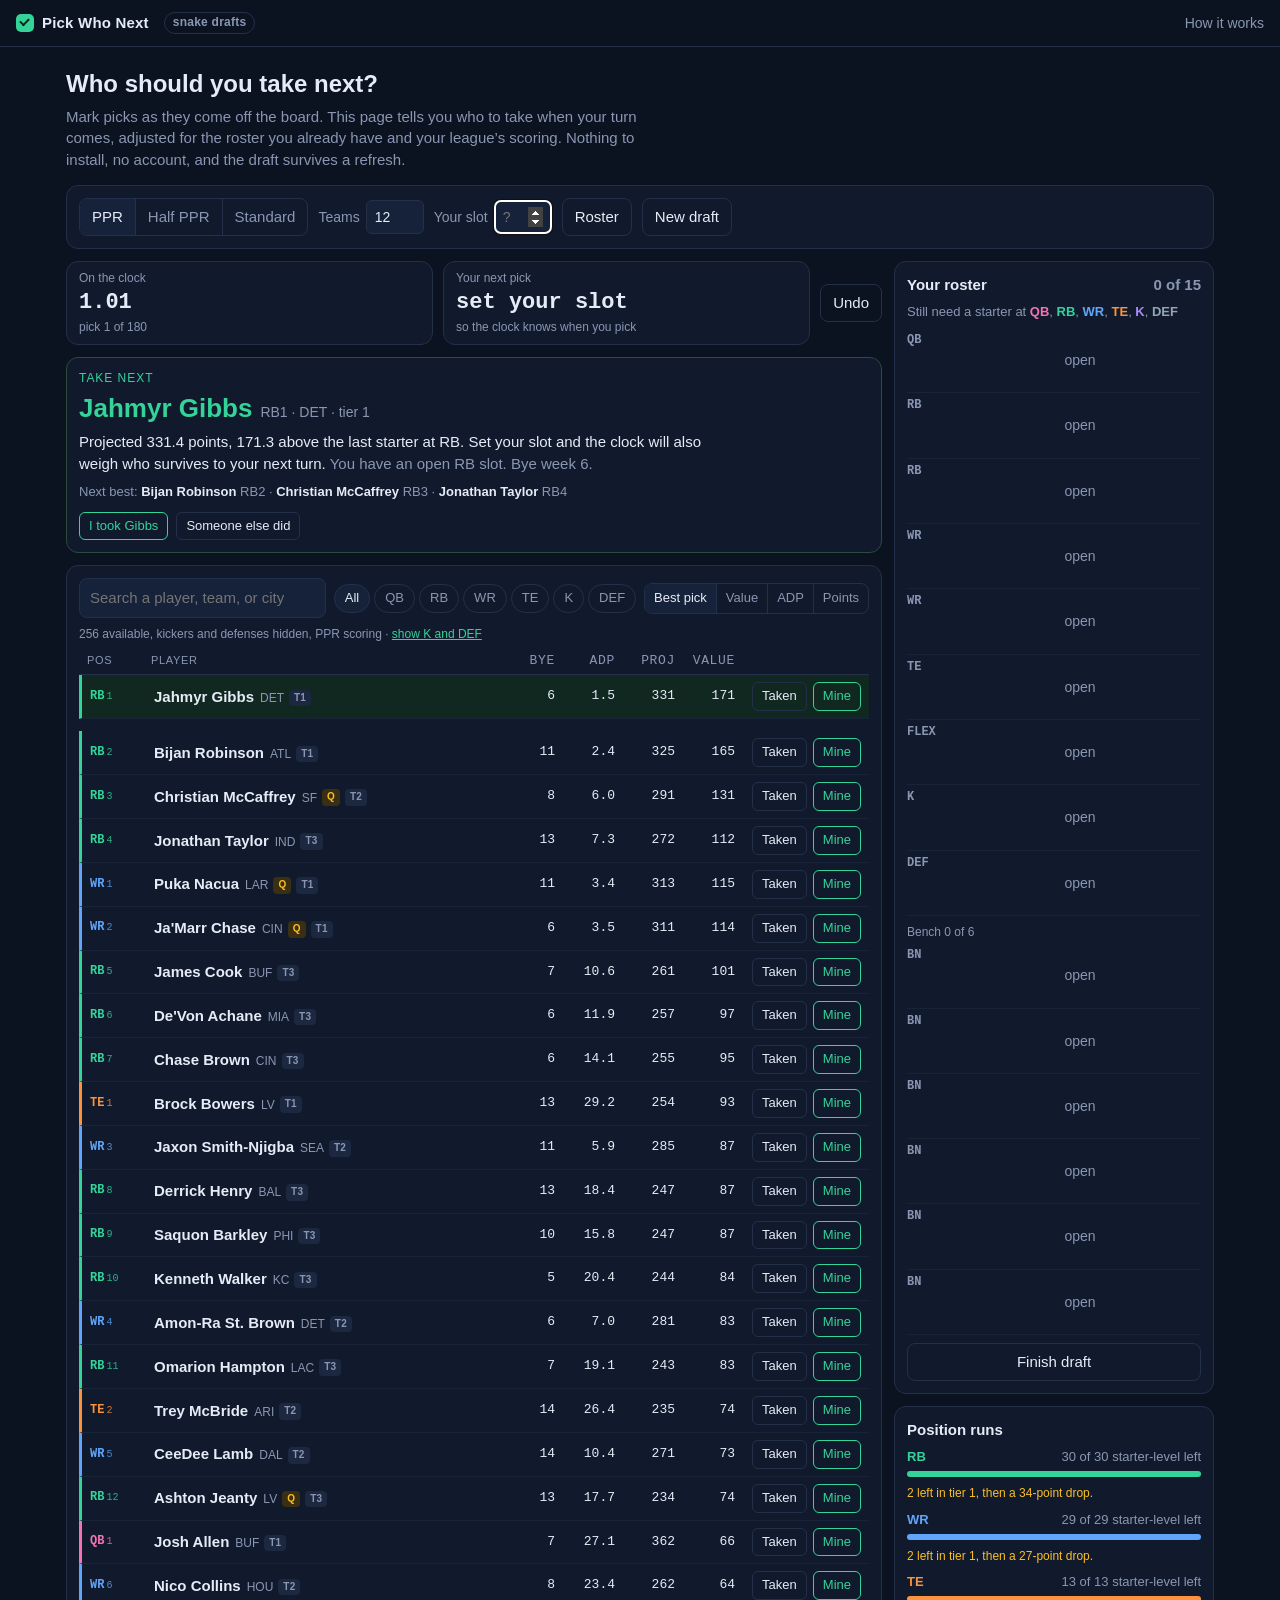
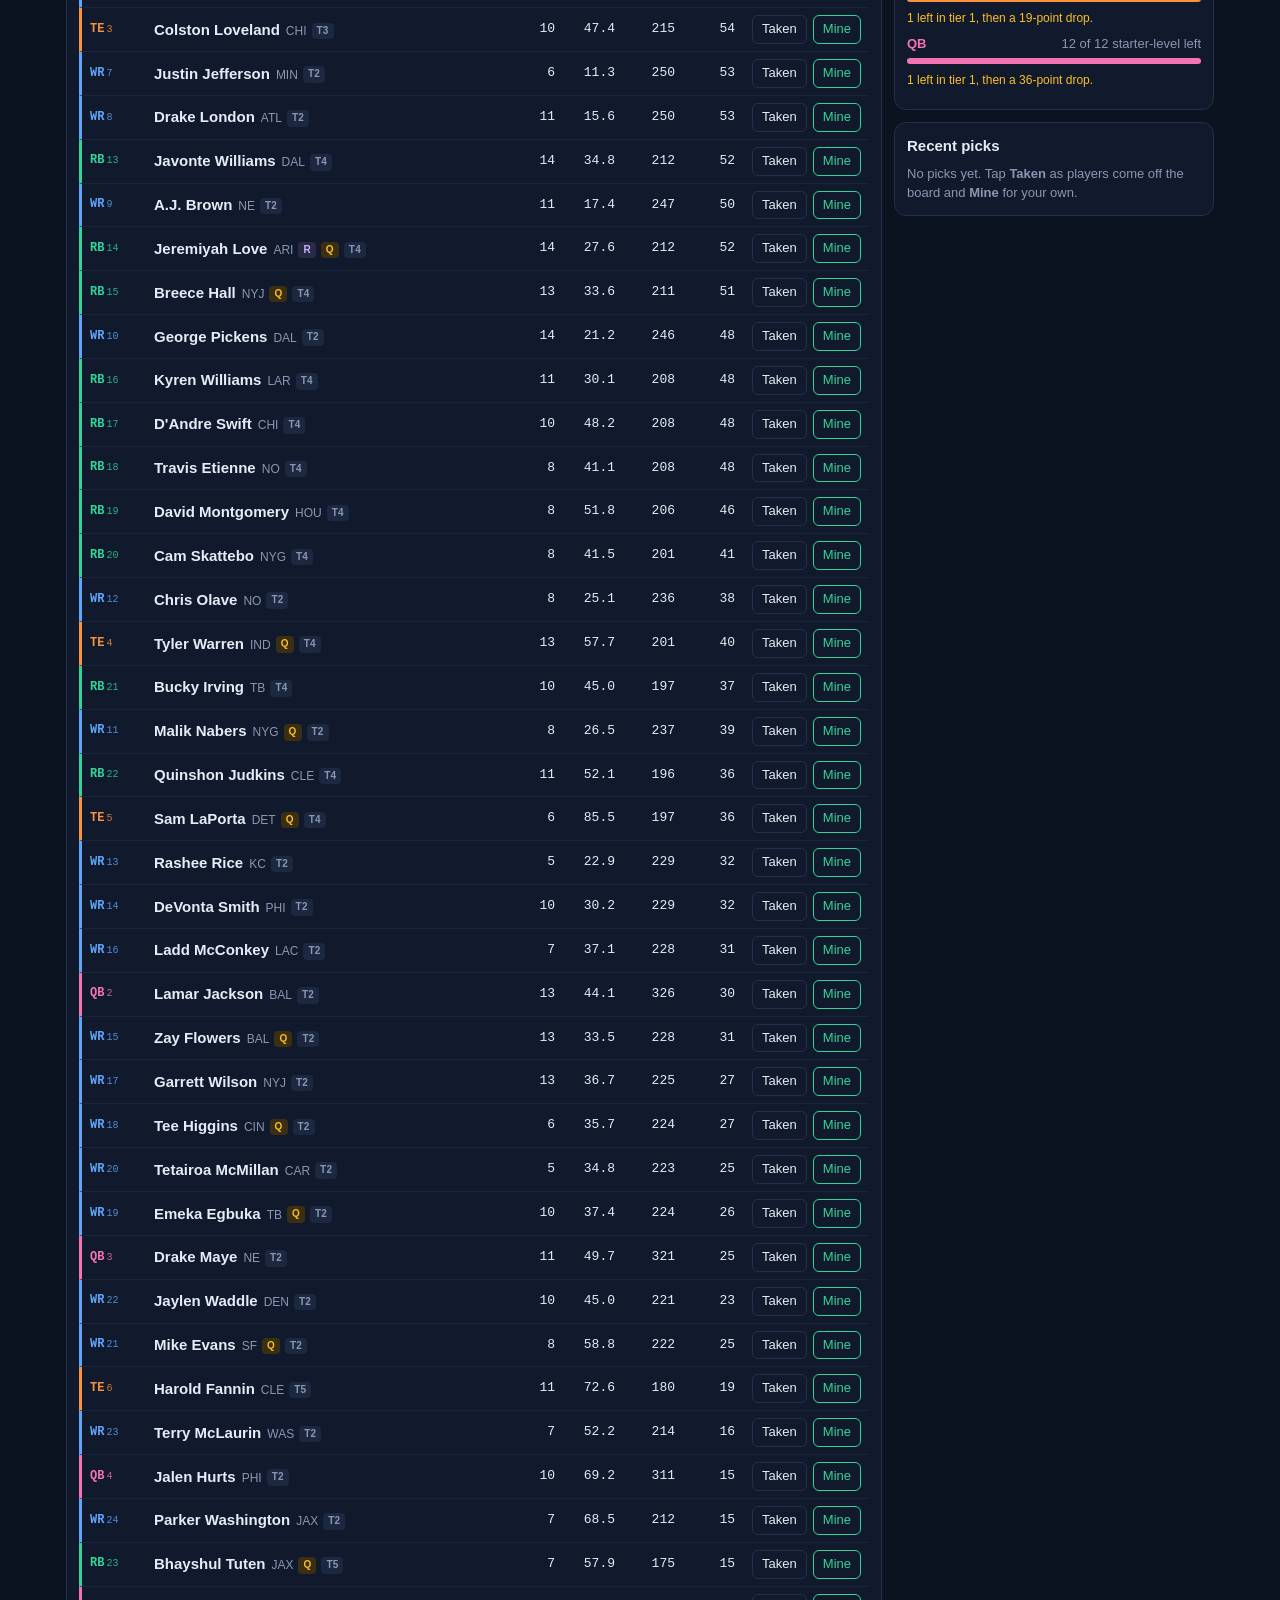
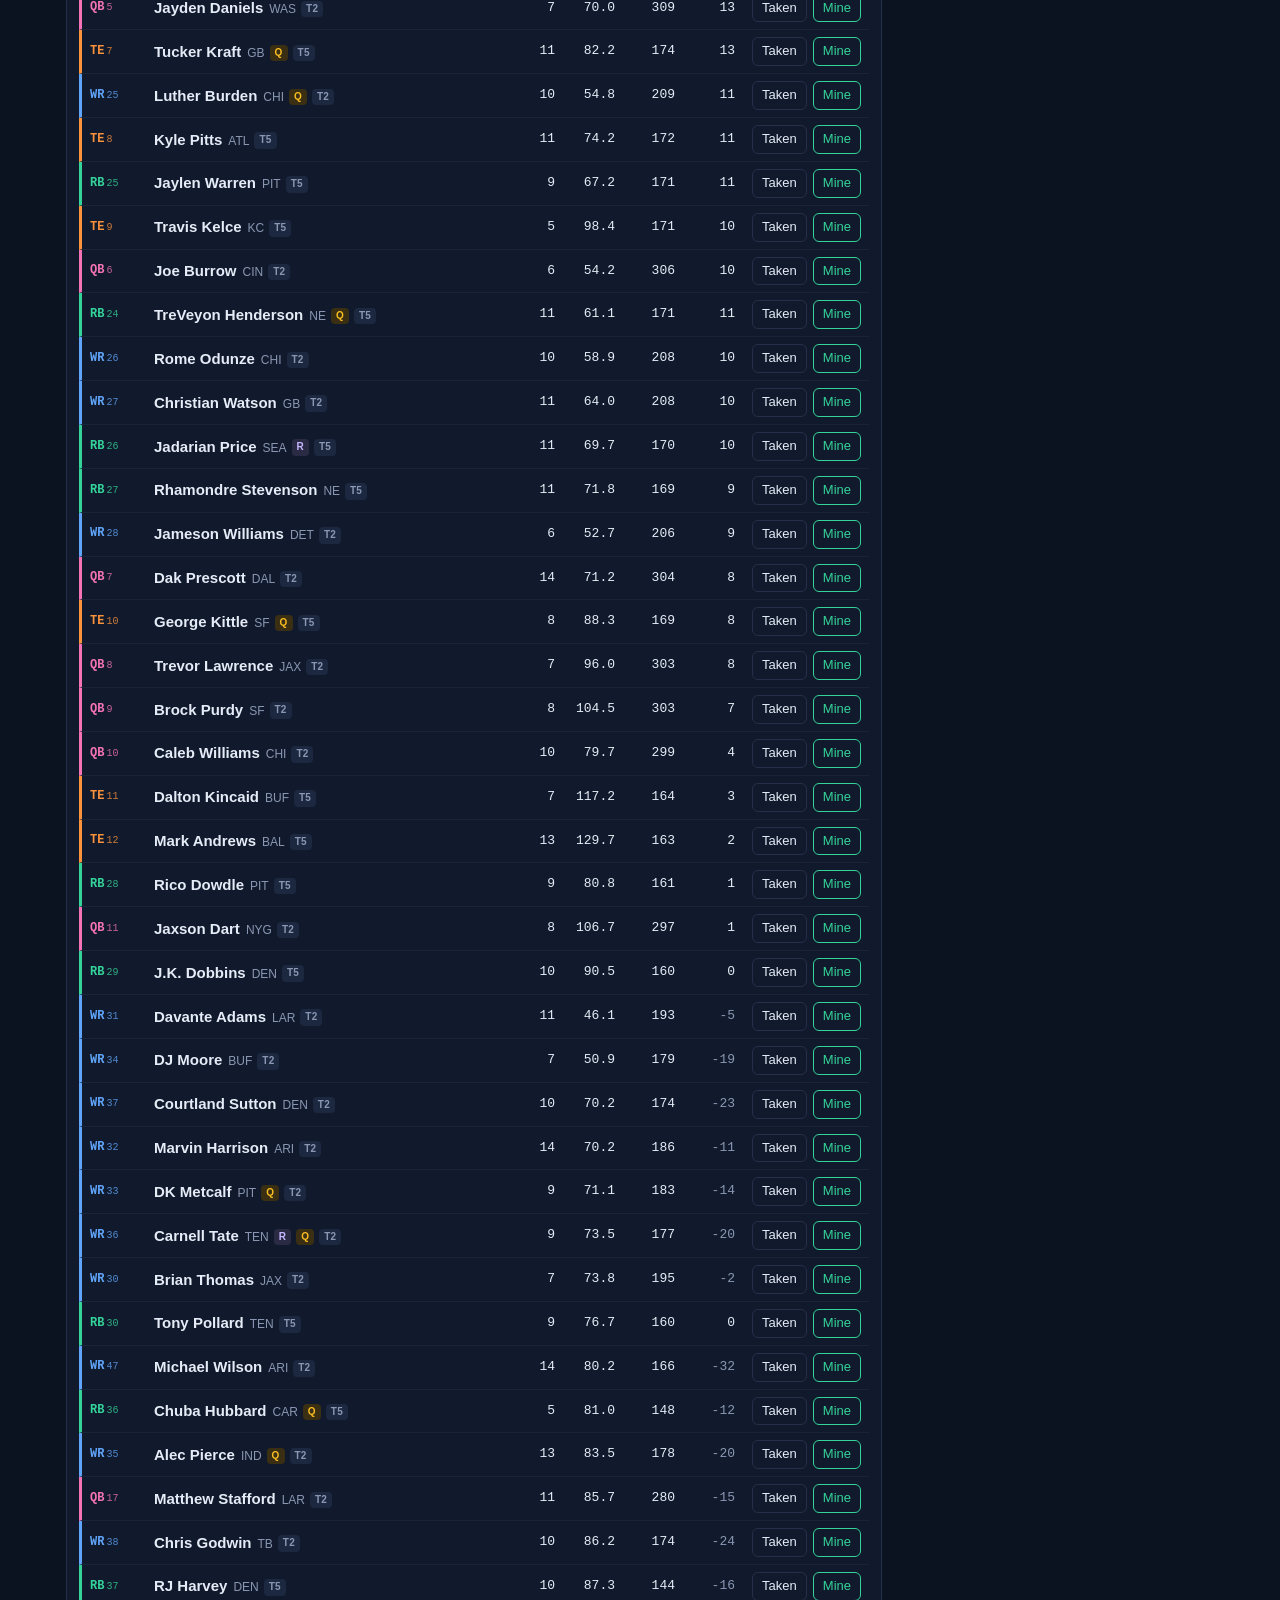
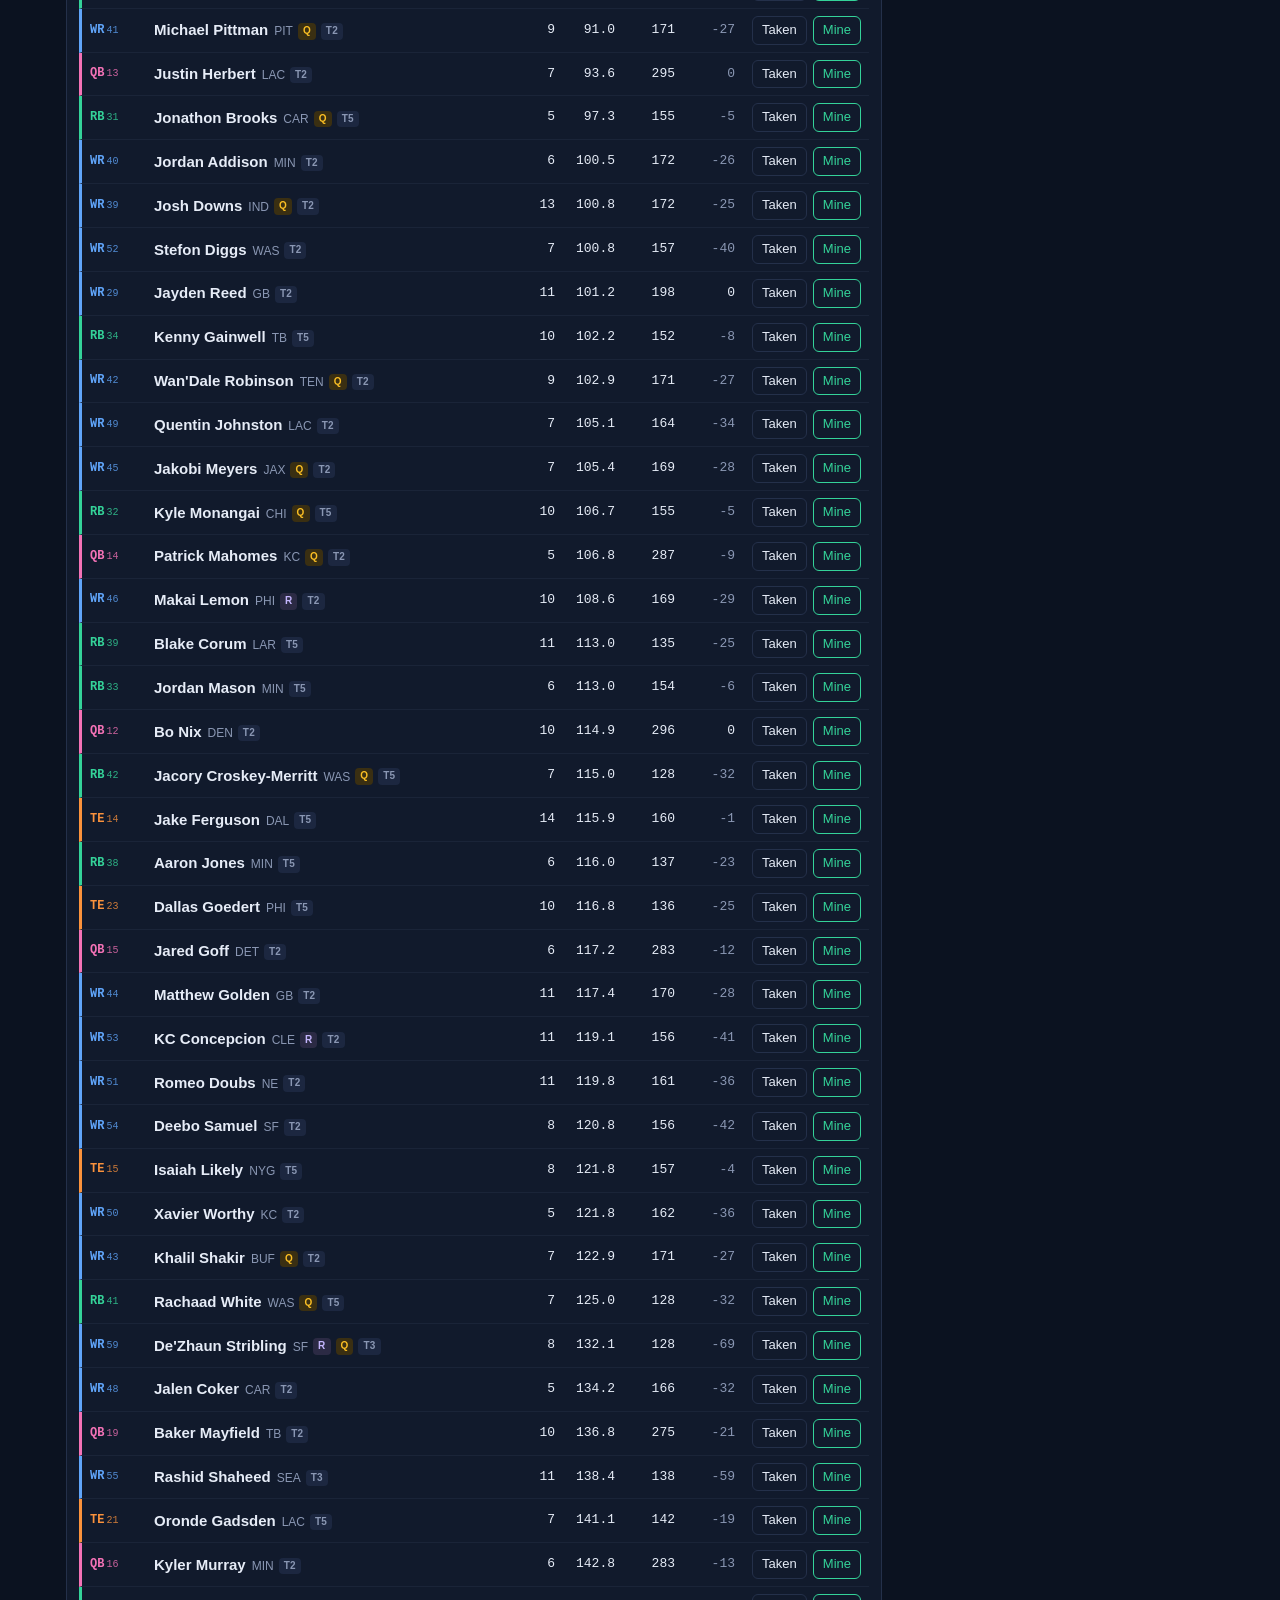
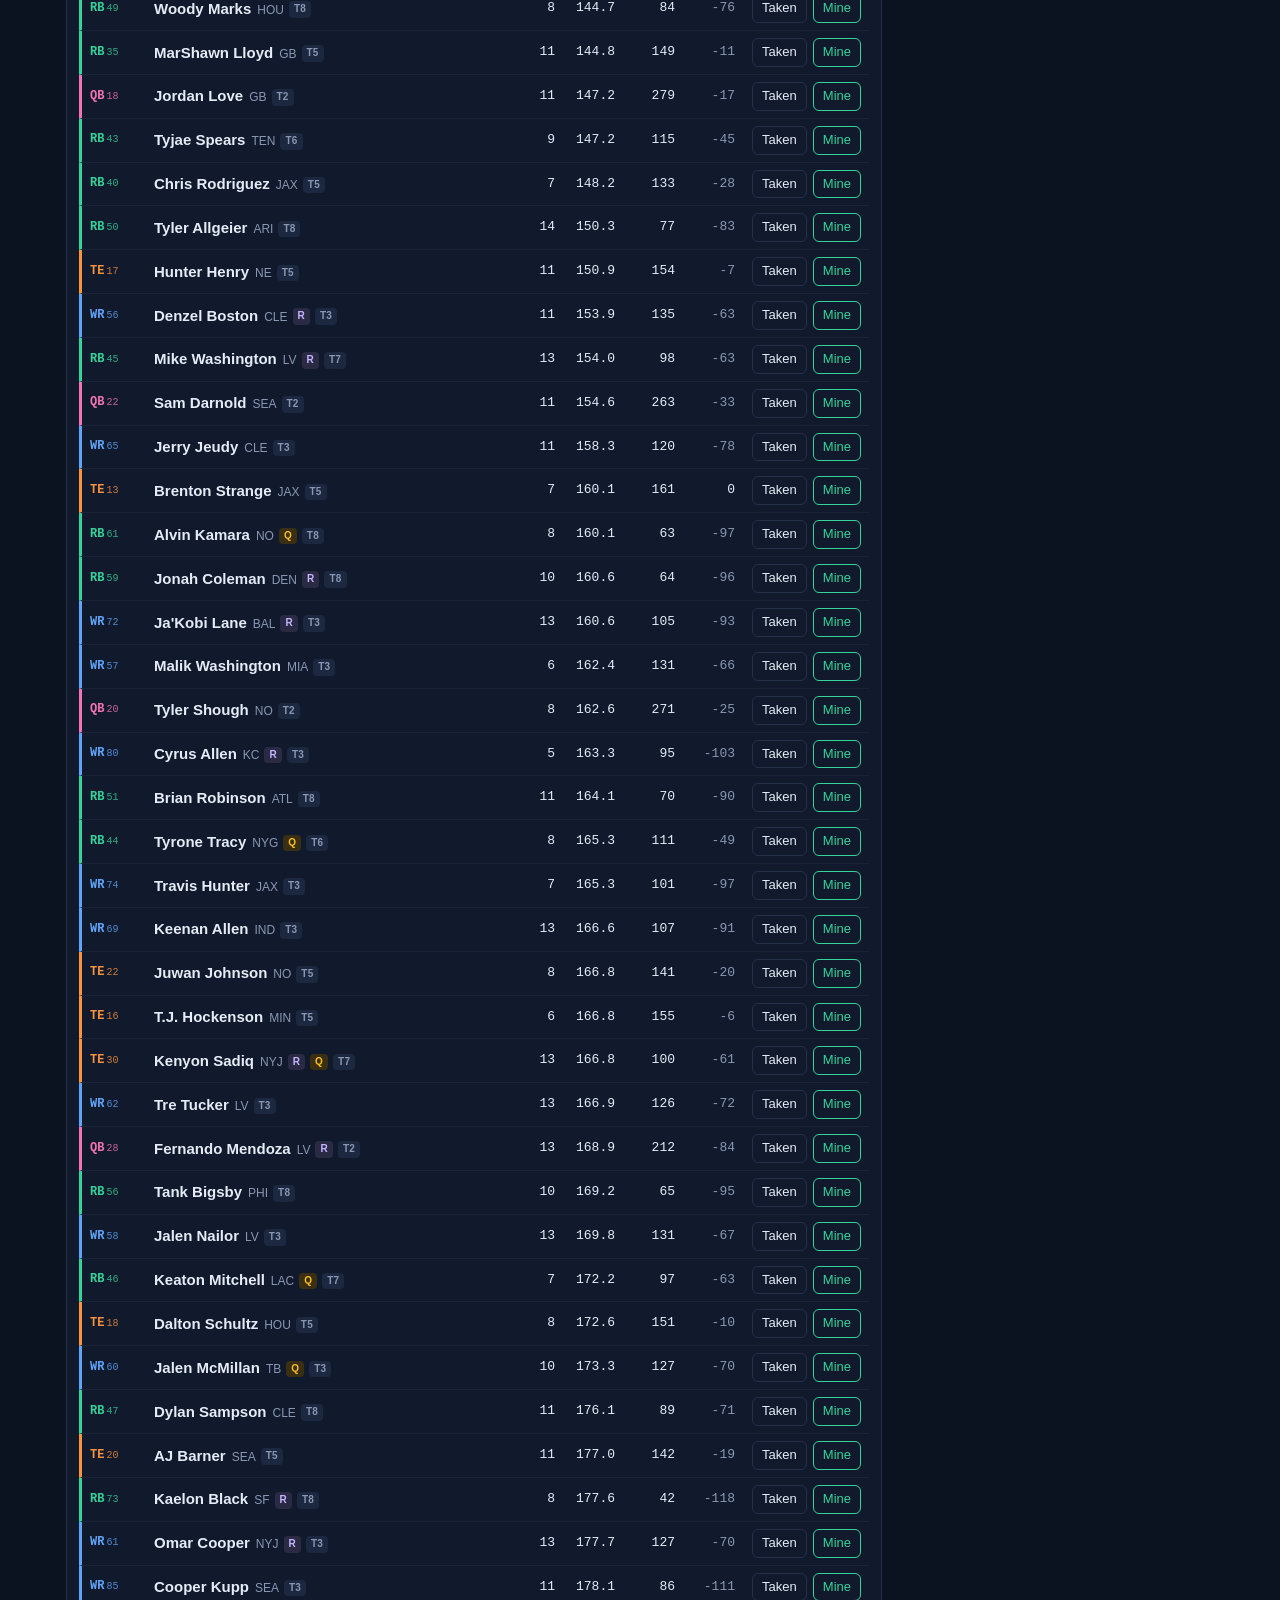
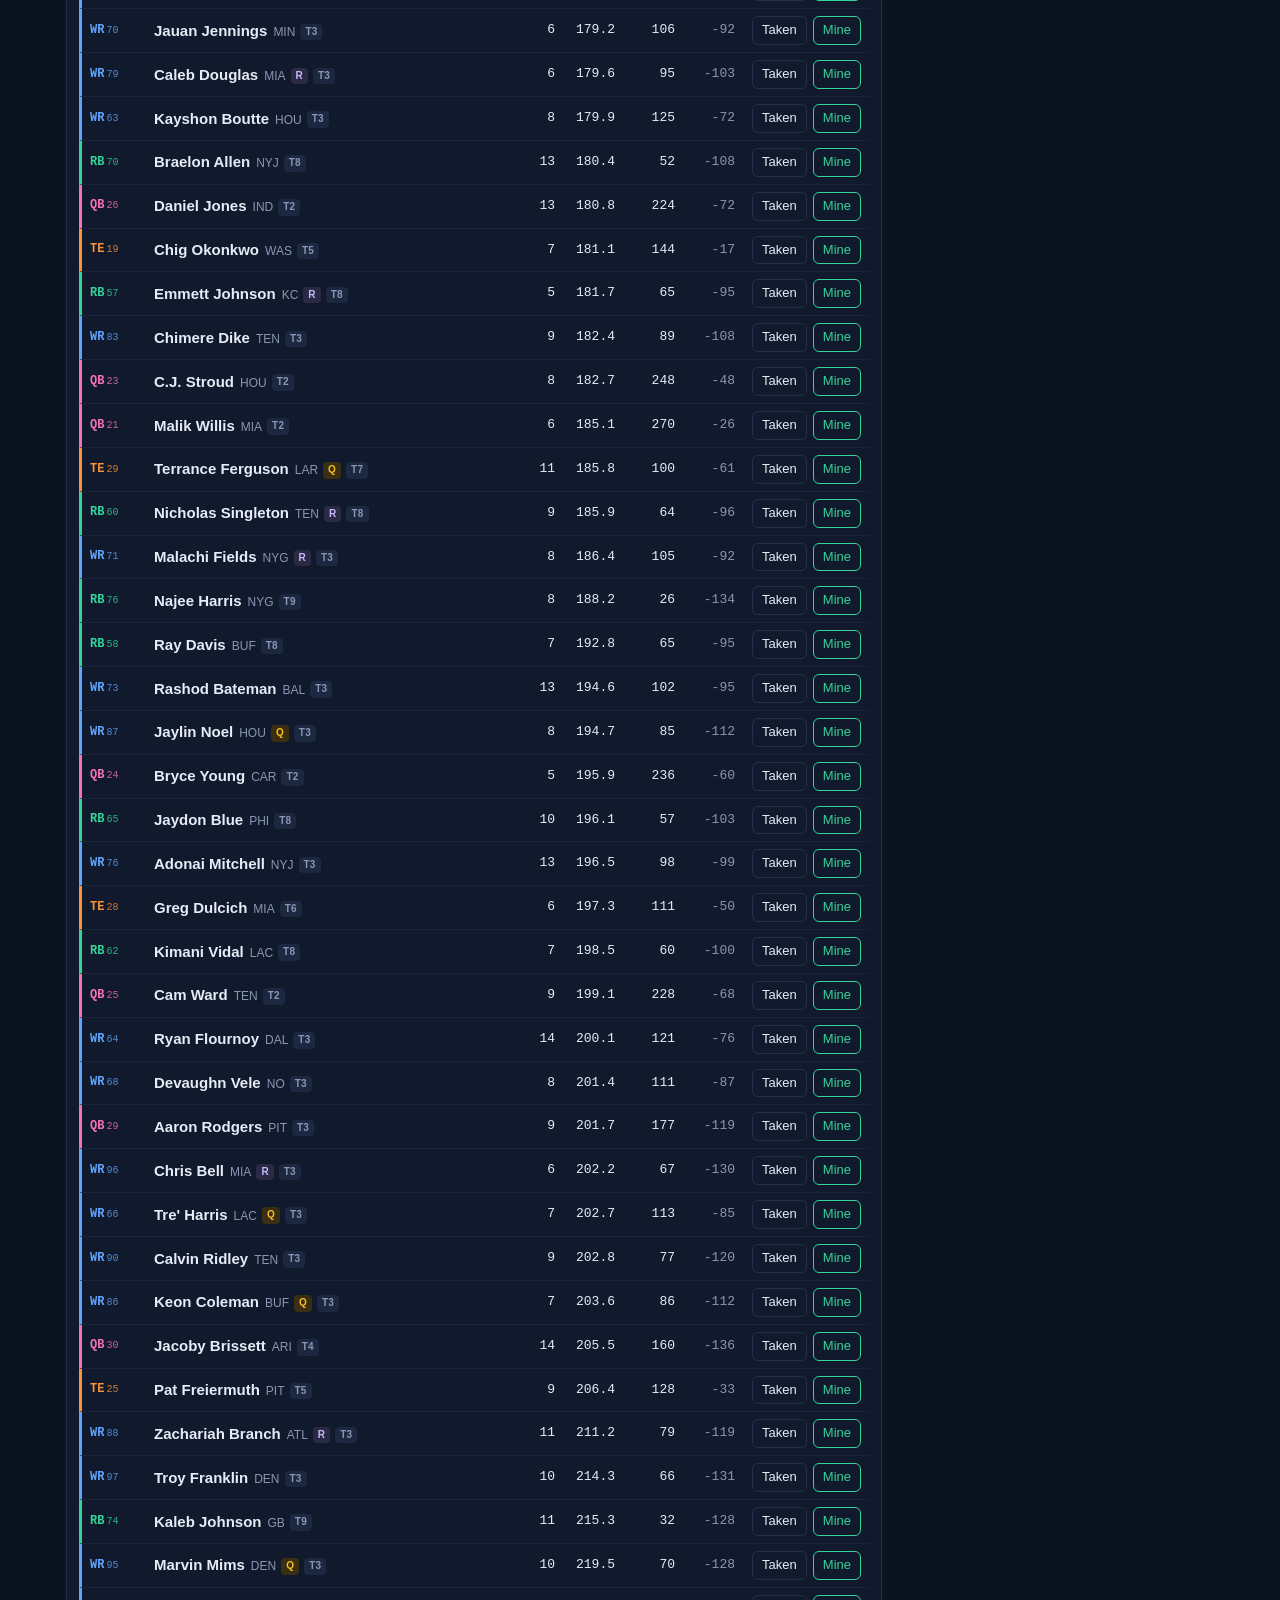
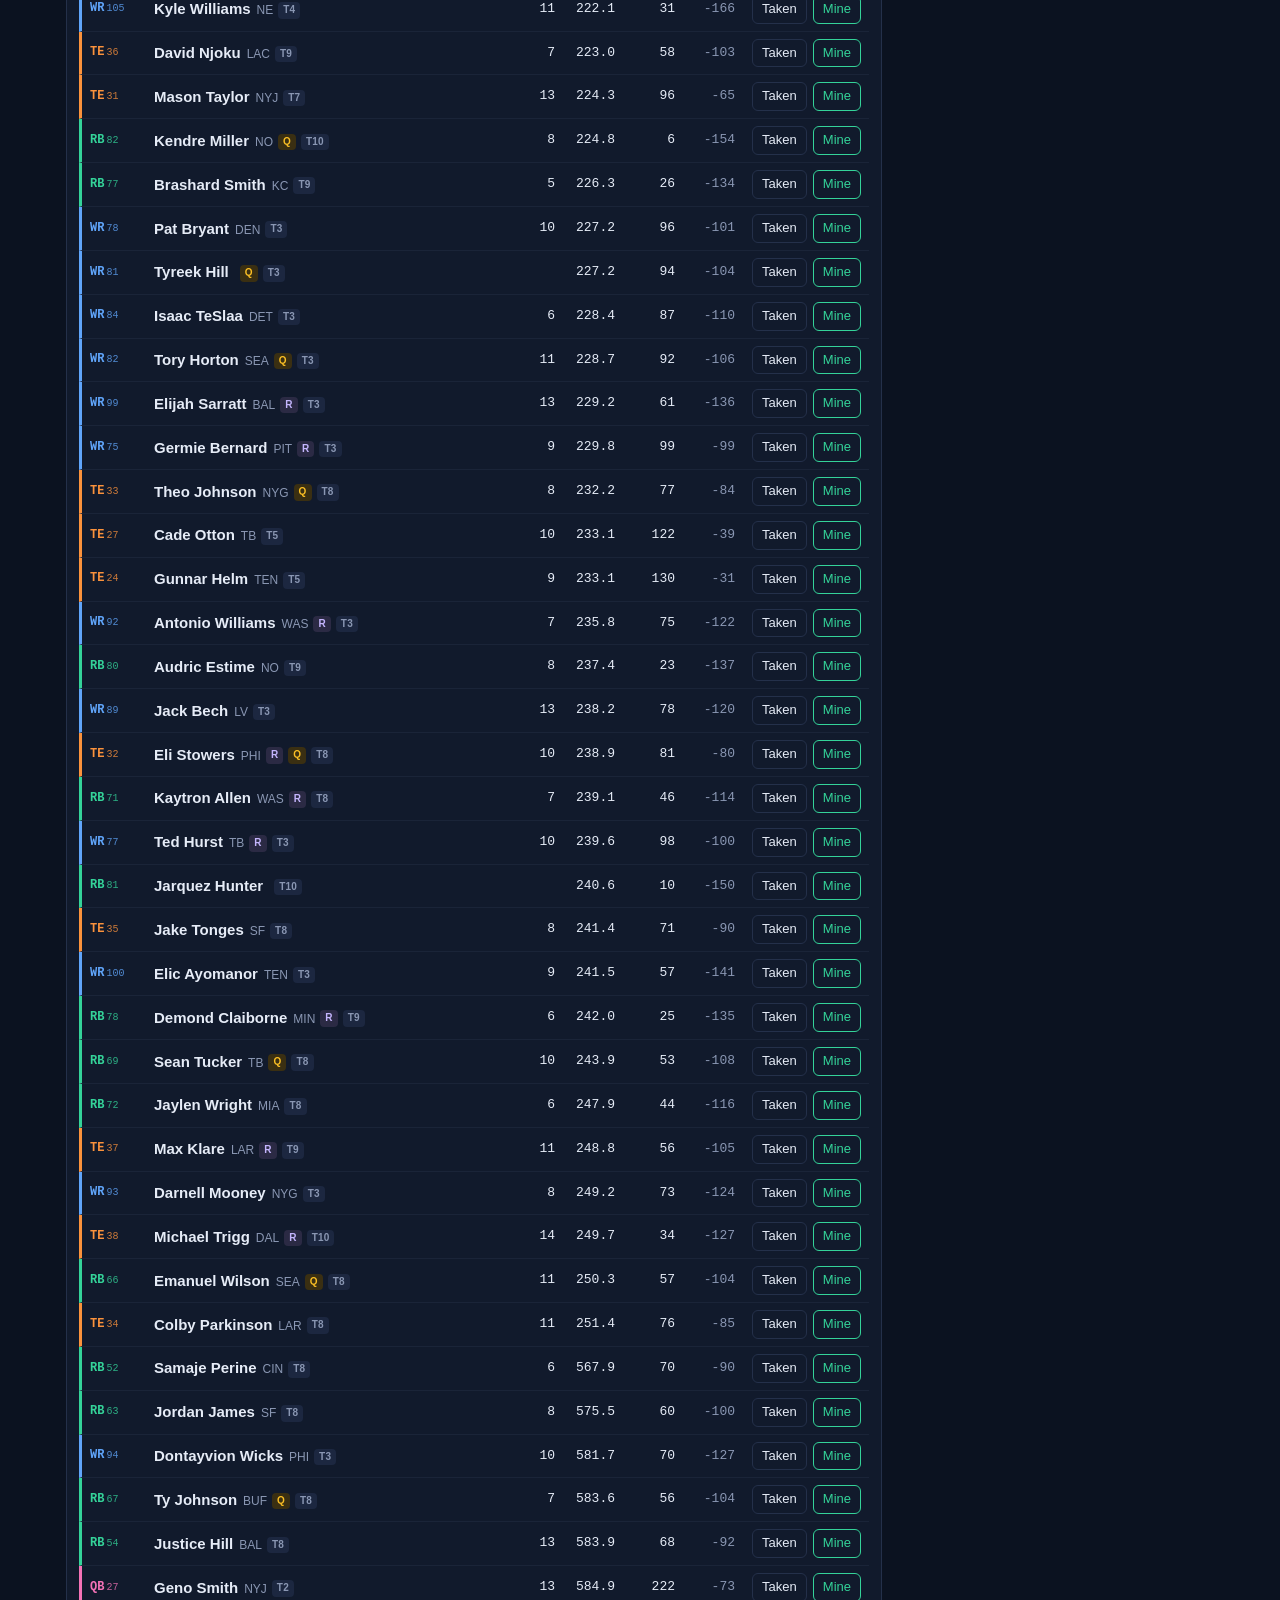
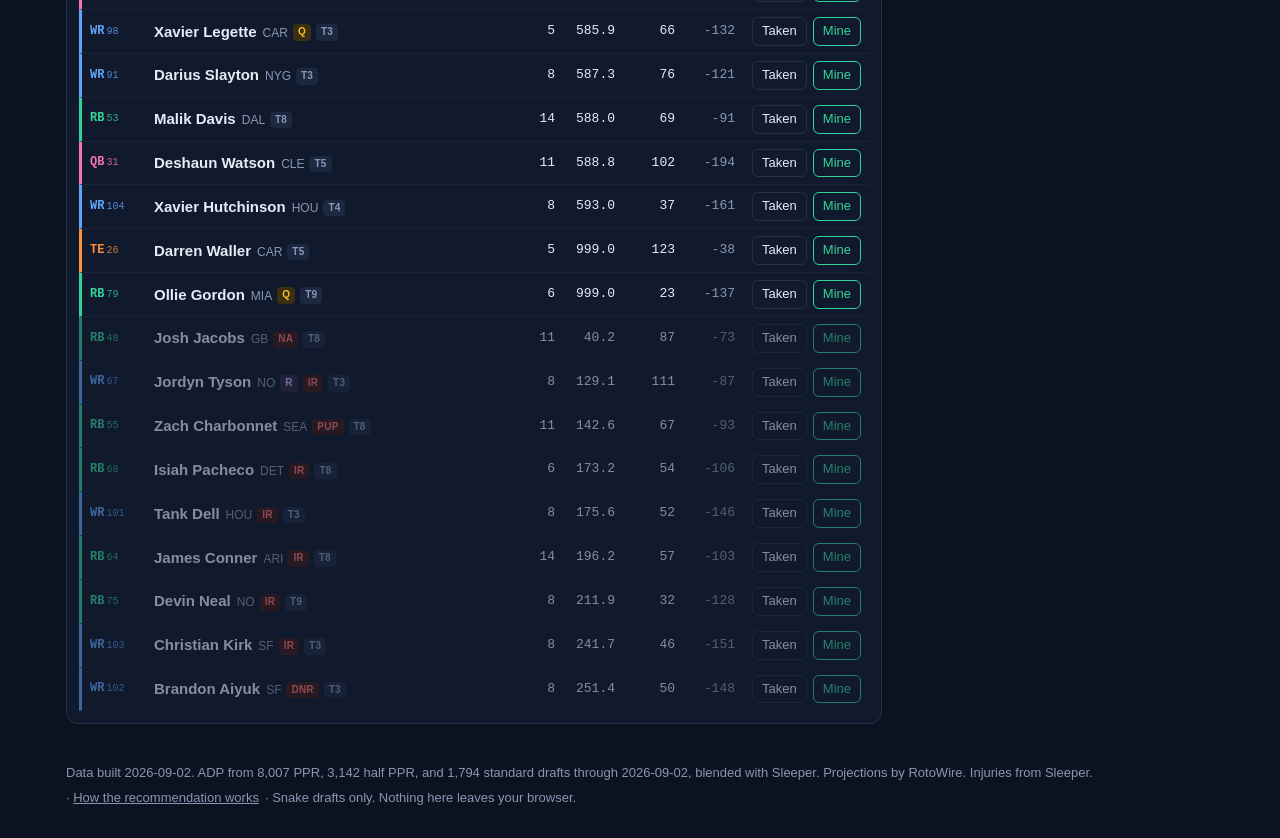
==== index.html @ 8ebbb06a "Pick Who Next: the board, the engine, the data build, and the methodology page A second screen for s" ====
<!doctype html>
<html lang="en">
<head>
<meta charset="utf-8">
<meta name="viewport" content="width=device-width, initial-scale=1, viewport-fit=cover">
<title>Pick Who Next: a second screen for your fantasy football snake draft</title>
<meta name="description" content="Mark picks as they happen. It tells you who to take next, for your roster, in your scoring format. PPR, half PPR, or standard. No account, nothing to install.">
<meta property="og:title" content="Pick Who Next">
<meta property="og:description" content="A second screen for your fantasy football snake draft. Mark picks as they happen and it tells you who to take next.">
<meta property="og:url" content="https://pickwhonext.com/">
<meta property="og:type" content="website">
<link rel="icon" href="data:image/svg+xml,%3Csvg xmlns='http://www.w3.org/2000/svg' viewBox='0 0 64 64'%3E%3Crect width='64' height='64' rx='12' fill='%230f1a2b'/%3E%3Cpath d='M14 34l12 12 24-26' fill='none' stroke='%2334d399' stroke-width='9' stroke-linecap='round' stroke-linejoin='round'/%3E%3C/svg%3E">
<link rel="stylesheet" href="style.css">
<script>
  // Analytics. Leave GA_ID empty and nothing loads. See DEPLOY.md.
  window.GA_ID = "";
  if (window.GA_ID) {
    var s = document.createElement("script"); s.async = true;
    s.src = "https://www.googletagmanager.com/gtag/js?id=" + window.GA_ID;
    document.head.appendChild(s);
    window.dataLayer = window.dataLayer || [];
    window.gtag = function(){ dataLayer.push(arguments); };
    gtag("js", new Date()); gtag("config", window.GA_ID, { anonymize_ip: true });
  }
</script>
</head>
<body>
<a class="skip" href="#board">Skip to the board</a>
<header class="top">
  <div class="brand">
    <a href="/" class="logo"><span class="mark"></span>Pick Who Next</a>
    <span class="tag">snake drafts</span>
  </div>
  <nav class="topnav">
    <a href="how.html">How it works</a>
  </nav>
</header>

<main class="wrap">
  <section class="intro" id="intro">
    <h1>Who should you take next?</h1>
    <p>Mark picks as they come off the board. This page tells you who to take when your turn comes, adjusted for the roster you already have and your league&rsquo;s scoring. Nothing to install, no account, and the draft survives a refresh.</p>
  </section>

  <section class="panel settings" id="settings" aria-label="League settings">
    <div class="row1">
      <div class="seg" id="fmtSeg" role="group" aria-label="Scoring format">
        <button data-fmt="ppr">PPR</button>
        <button data-fmt="half">Half PPR</button>
        <button data-fmt="std">Standard</button>
      </div>
      <label class="num">Teams <input id="teams" type="number" min="4" max="16" inputmode="numeric"></label>
      <label class="num">Your slot <input id="slot" type="number" min="1" max="16" placeholder="?" inputmode="numeric"></label>
      <button class="btn ghost" id="rosterBtn" aria-expanded="false" aria-controls="rosterCfg">Roster</button>
      <button class="btn ghost danger" id="resetBtn">New draft</button>
    </div>
    <div class="rostercfg" id="rosterCfg" hidden>
      <span class="cfgl">Starters</span>
      <label>QB <input data-slot="QB" type="number" min="0" max="3"></label>
      <label>RB <input data-slot="RB" type="number" min="0" max="4"></label>
      <label>WR <input data-slot="WR" type="number" min="0" max="4"></label>
      <label>TE <input data-slot="TE" type="number" min="0" max="3"></label>
      <label>FLEX <input data-slot="FLEX" type="number" min="0" max="3"></label>
      <label>K <input data-slot="K" type="number" min="0" max="1"></label>
      <label>DEF <input data-slot="DEF" type="number" min="0" max="1"></label>
      <span class="cfgl">Bench</span>
      <label>BN <input data-slot="BN" type="number" min="0" max="10"></label>
      <span class="cfgnote" id="cfgNote"></span>
    </div>
  </section>

  <section class="grid">
    <div class="col main">
      <div class="clockbar" id="clockBar">
        <div class="clock"><span class="k">On the clock</span><b id="onClock">1.01</b><small id="overall">pick 1</small></div>
        <div class="clock mine" id="clockMine"><span class="k">Your next pick</span><b id="yourTurn">set your slot</b><small id="yourAway"></small></div>
        <div class="clockbtns">
          <button class="btn ghost" id="undoBtn" title="Undo the last pick (Ctrl+Z)">Undo</button>
        </div>
      </div>

      <div class="rec panel" id="rec" aria-live="polite">
        <div class="reclabel">Take next</div>
        <div id="recBody" class="recbody"><div class="muted">Loading the board&hellip;</div></div>
      </div>

      <div class="panel board" id="board">
        <div class="toolbar">
          <input id="search" type="search" placeholder="Search a player, team, or city" autocomplete="off" aria-label="Search players">
          <div class="chips" id="chips">
            <button class="chip active" data-pos="ALL">All</button>
            <button class="chip" data-pos="QB">QB</button>
            <button class="chip" data-pos="RB">RB</button>
            <button class="chip" data-pos="WR">WR</button>
            <button class="chip" data-pos="TE">TE</button>
            <button class="chip" data-pos="K">K</button>
            <button class="chip" data-pos="DEF">DEF</button>
          </div>
          <div class="seg small" id="sortSeg" role="group" aria-label="Sort">
            <button data-sort="score" class="on">Best pick</button>
            <button data-sort="value">Value</button>
            <button data-sort="adp">ADP</button>
            <button data-sort="proj">Points</button>
          </div>
        </div>
        <div class="count" id="count"></div>
        <div class="hdr">
          <span class="h-pos">Pos</span><span class="h-name">Player</span><span class="h-bye">Bye</span><span class="h-adp">ADP</span><span class="h-proj">Proj</span><span class="h-val">Value</span><span class="h-act"></span>
        </div>
        <div id="list" class="list"></div>
      </div>
    </div>

    <aside class="col side">
      <div class="panel">
        <div class="ptitle">Your roster <span id="rosterCount" class="muted"></span></div>
        <div id="roster"></div>
        <button class="btn ghost wide" id="finishBtn">Finish draft</button>
      </div>
      <div class="panel">
        <div class="ptitle">Position runs</div>
        <div id="cliffs"></div>
      </div>
      <div class="panel">
        <div class="ptitle">Recent picks</div>
        <div id="log"></div>
      </div>
    </aside>
  </section>

  <section class="panel summary" id="summary" hidden>
    <div class="ptitle">Your team</div>
    <pre id="summaryText"></pre>
    <div class="sumbtns">
      <button class="btn" id="copyBtn">Copy</button>
      <button class="btn ghost" id="closeSummary">Back to the board</button>
    </div>
  </section>
</main>

<footer class="foot">
  <span id="footData">Data loading&hellip;</span>
  <span>&middot; <a href="how.html">How the recommendation works</a></span>
  <span>&middot; Snake drafts only. Nothing here leaves your browser.</span>
</footer>
<script src="app.js"></script>
</body>
</html>
---- style.css ----
/* Pick Who Next. Dark war room, position colors, one column on phones. */
:root {
  --bg: #0b1220; --panel: #111a2c; --panel2: #16213a; --line: #24304a;
  --text: #e6ecf7; --muted: #8a97b3; --accent: #34d399; --warn: #fbbf24; --bad: #f87171;
  --qb: #f472b6; --rb: #34d399; --wr: #60a5fa; --te: #fb923c; --k: #a78bfa; --def: #94a3b8;
  --mono: ui-monospace, SFMono-Regular, Menlo, Consolas, monospace;
  --sans: -apple-system, BlinkMacSystemFont, "Segoe UI", Roboto, Helvetica, Arial, sans-serif;
}
* { box-sizing: border-box; }
[hidden] { display: none !important; }
html { color-scheme: dark; }
body { margin: 0; background: var(--bg); color: var(--text); font: 15px/1.45 var(--sans); -webkit-font-smoothing: antialiased; }
a { color: var(--accent); }
button, input { font: inherit; color: inherit; }
.skip { position: absolute; left: -999px; }
.skip:focus { left: 8px; top: 8px; background: var(--accent); color: #000; padding: 6px 10px; z-index: 9; }
.muted { color: var(--muted); }

.top { display: flex; align-items: center; justify-content: space-between; padding: 12px 16px; border-bottom: 1px solid var(--line); }
.brand { display: flex; align-items: center; gap: 10px; }
.logo { color: var(--text); text-decoration: none; font-weight: 700; letter-spacing: .2px; display: flex; align-items: center; gap: 8px; }
.mark { width: 18px; height: 18px; border-radius: 5px; background: var(--accent); display: inline-block; position: relative; }
.mark::after { content: ""; position: absolute; left: 4px; top: 4px; width: 7px; height: 4px; border-left: 2.5px solid #06281c; border-bottom: 2.5px solid #06281c; transform: rotate(-45deg); }
.brand .tag { font-size: 12px; color: var(--muted); border: 1px solid var(--line); border-radius: 999px; padding: 1px 8px; }
.topnav a { color: var(--muted); text-decoration: none; font-size: 14px; }
.topnav a:hover { color: var(--text); }

.wrap { max-width: 1180px; margin: 0 auto; padding: 14px 16px 40px; }
.intro h1 { font-size: 24px; margin: 6px 0 4px; }
.intro p { margin: 0 0 14px; color: var(--muted); max-width: 70ch; }

.panel { background: var(--panel); border: 1px solid var(--line); border-radius: 12px; padding: 12px; }
.panel + .panel { margin-top: 12px; }
.ptitle { font-weight: 600; margin-bottom: 8px; display: flex; justify-content: space-between; align-items: baseline; }

.settings { margin-bottom: 12px; }
.row1 { display: flex; flex-wrap: wrap; gap: 10px; align-items: center; }
.seg { display: inline-flex; border: 1px solid var(--line); border-radius: 8px; overflow: hidden; }
.seg button { background: transparent; border: 0; padding: 7px 12px; cursor: pointer; color: var(--muted); }
.seg button + button { border-left: 1px solid var(--line); }
.seg button.on { background: var(--panel2); color: var(--text); }
.seg.small button { padding: 5px 9px; font-size: 13px; }
.num { display: inline-flex; align-items: center; gap: 6px; color: var(--muted); font-size: 14px; }
.num input { width: 58px; background: var(--panel2); border: 1px solid var(--line); border-radius: 6px; padding: 6px 8px; color: var(--text); }
.btn { background: var(--accent); color: #05281b; border: 0; border-radius: 8px; padding: 7px 12px; font-weight: 600; cursor: pointer; }
.btn.ghost { background: transparent; color: var(--text); border: 1px solid var(--line); font-weight: 500; }
.btn.ghost.danger:hover { border-color: var(--bad); color: var(--bad); }
.btn.wide { width: 100%; margin-top: 8px; }
.rostercfg { display: flex; flex-wrap: wrap; gap: 8px 12px; align-items: center; margin-top: 10px; padding-top: 10px; border-top: 1px solid var(--line); font-size: 14px; color: var(--muted); }
.rostercfg label { display: inline-flex; align-items: center; gap: 5px; }
.rostercfg input { width: 46px; background: var(--panel2); border: 1px solid var(--line); border-radius: 6px; padding: 4px 6px; color: var(--text); }
.cfgl { font-weight: 600; color: var(--text); }
.cfgnote { flex-basis: 100%; font-size: 13px; }

.grid { display: grid; grid-template-columns: minmax(0, 1fr) 320px; gap: 12px; align-items: start; }
@media (max-width: 860px) { .grid { grid-template-columns: 1fr; } }

.clockbar { display: flex; gap: 10px; align-items: stretch; margin-bottom: 12px; flex-wrap: wrap; }
.clock { flex: 1; min-width: 140px; background: var(--panel); border: 1px solid var(--line); border-radius: 12px; padding: 8px 12px; display: flex; flex-direction: column; }
.clock .k { font-size: 12px; color: var(--muted); }
.clock b { font-size: 22px; font-family: var(--mono); }
.clock small { color: var(--muted); font-size: 12px; }
.clock.mine.soon { border-color: var(--accent); box-shadow: 0 0 0 1px var(--accent) inset; }
.clock.mine.now { border-color: var(--accent); background: #10281f; }
.clockbtns { display: flex; align-items: center; }

.rec { margin-bottom: 12px; border-color: #2a4b3e; }
.reclabel { font-size: 12px; text-transform: uppercase; letter-spacing: .08em; color: var(--accent); }
.recname { font-size: 26px; font-weight: 700; margin: 2px 0; }
.recname small { font-size: 14px; font-weight: 500; color: var(--muted); margin-left: 8px; }
.recwhy { color: var(--text); margin: 4px 0 8px; max-width: 78ch; }
.recwhy .muted { color: var(--muted); }
.recalts { display: flex; flex-wrap: wrap; gap: 8px 18px; font-size: 13px; color: var(--muted); }
.recalts b { color: var(--text); font-weight: 600; }
.recbtns { margin-top: 10px; display: flex; gap: 8px; }

.toolbar { display: flex; flex-wrap: wrap; gap: 8px; align-items: center; }
#search { flex: 1 1 220px; background: var(--panel2); border: 1px solid var(--line); border-radius: 8px; padding: 8px 10px; color: var(--text); min-width: 0; }
.chips { display: flex; gap: 4px; flex-wrap: wrap; }
.chip { background: transparent; border: 1px solid var(--line); color: var(--muted); border-radius: 999px; padding: 4px 10px; cursor: pointer; font-size: 13px; }
.chip.active { color: var(--text); background: var(--panel2); }
.chip.needed { border-color: var(--accent); color: var(--accent); }
.count { font-size: 12px; color: var(--muted); margin: 8px 0 4px; }

.hdr, .prow { display: grid; grid-template-columns: 56px minmax(0, 1fr) 40px 52px 52px 52px 118px; gap: 8px; align-items: center; }
.hdr { font-size: 11px; text-transform: uppercase; letter-spacing: .06em; color: var(--muted); padding: 4px 8px; border-bottom: 1px solid var(--line); }
.h-bye, .h-adp, .h-proj, .h-val, .adp, .proj, .val, .bye { text-align: right; font-family: var(--mono); font-size: 13px; }
.prow { padding: 7px 8px; border-left: 3px solid transparent; border-bottom: 1px solid #1a2438; }
.prow.rec { background: #10281f; }
.prow.out { opacity: .55; }
.pos { font-size: 12px; font-weight: 700; font-family: var(--mono); }
.pos small { font-weight: 400; opacity: .8; margin-left: 2px; }
.name { font-weight: 600; white-space: nowrap; overflow: hidden; text-overflow: ellipsis; }
.name .tm { font-weight: 400; color: var(--muted); font-size: 12px; margin-left: 6px; }
.tag { display: inline-block; font-size: 10px; padding: 1px 5px; border-radius: 4px; margin-left: 5px; vertical-align: middle; font-weight: 600; letter-spacing: .02em; }
.tag.r { background: #2b2a44; color: #c4b5fd; }
.tag.t { background: #1c2740; color: var(--muted); }
.tag.q { background: #3a2f12; color: var(--warn); }
.tag.o { background: #3b1a1a; color: var(--bad); }
.tag.e { background: #1c2740; color: var(--muted); }
.val.neg { color: var(--muted); }
.acts { display: flex; gap: 6px; justify-content: flex-end; }
.mini { border: 1px solid var(--line); background: transparent; color: var(--text); border-radius: 6px; padding: 4px 9px; cursor: pointer; font-size: 13px; }
.mini.mine { border-color: var(--accent); color: var(--accent); }
.mini.mine.now { background: var(--accent); color: #05281b; font-weight: 600; }
.empty { color: var(--muted); padding: 18px 8px; text-align: center; }

@media (max-width: 640px) {
  .hdr, .prow { grid-template-columns: 44px minmax(0, 1fr) 46px 46px 104px; }
  .h-bye, .bye, .h-proj, .proj { display: none; }
  .mini { padding: 4px 7px; font-size: 12px; }
  .intro h1 { font-size: 20px; }
}

.slot { display: grid; grid-template-columns: 44px 1fr; gap: 8px; padding: 4px 0; border-bottom: 1px solid #1a2438; font-size: 14px; }
.slot .sp { font-family: var(--mono); font-size: 12px; font-weight: 700; }
.slot .who.empty { color: var(--muted); }
.slot small { color: var(--muted); margin-left: 6px; font-size: 12px; }
.benchl { font-size: 12px; color: var(--muted); margin: 8px 0 2px; }
.warn { margin-top: 8px; font-size: 13px; color: var(--warn); }
.ok { color: var(--accent); font-size: 13px; margin-bottom: 6px; }
.need { font-size: 13px; color: var(--muted); margin-bottom: 6px; }
.need b { color: var(--text); }

.cliff { margin-bottom: 8px; }
.cliff .t { display: flex; justify-content: space-between; font-size: 13px; }
.cliff .bar { height: 6px; background: #1a2438; border-radius: 3px; overflow: hidden; margin: 4px 0; }
.cliff .bar span { display: block; height: 100%; }
.cliff .n { font-size: 12px; color: var(--muted); }
.cliff .n.warn { color: var(--warn); }

.logitem { display: flex; gap: 8px; align-items: baseline; font-size: 13px; padding: 3px 0; }
.logitem .pk { font-family: var(--mono); color: var(--muted); width: 40px; }
.logitem .mt { font-size: 10px; color: var(--accent); border: 1px solid var(--accent); border-radius: 4px; padding: 0 4px; }

.summary { margin-top: 12px; }
.summary pre { white-space: pre-wrap; font-family: var(--mono); font-size: 13px; background: var(--panel2); padding: 12px; border-radius: 8px; }
.sumbtns { display: flex; gap: 8px; }

.foot { max-width: 1180px; margin: 0 auto; padding: 0 16px 30px; color: var(--muted); font-size: 13px; display: flex; flex-wrap: wrap; gap: 6px; }
.foot a { color: var(--muted); }

/* how.html */
.doc { max-width: 76ch; margin: 0 auto; padding: 20px 16px 60px; }
.doc h1 { font-size: 28px; margin: 10px 0 6px; }
.doc h2 { font-size: 20px; margin: 30px 0 8px; }
.doc p, .doc li { color: #cbd5e6; }
.doc table { border-collapse: collapse; width: 100%; font-size: 14px; margin: 8px 0 16px; }
.doc td, .doc th { text-align: left; padding: 6px 8px; border-bottom: 1px solid var(--line); vertical-align: top; }
.doc th { color: var(--muted); font-weight: 600; }
.doc code { font-family: var(--mono); font-size: 13px; background: var(--panel2); padding: 1px 5px; border-radius: 4px; }
.doc .lede { font-size: 17px; color: var(--muted); }
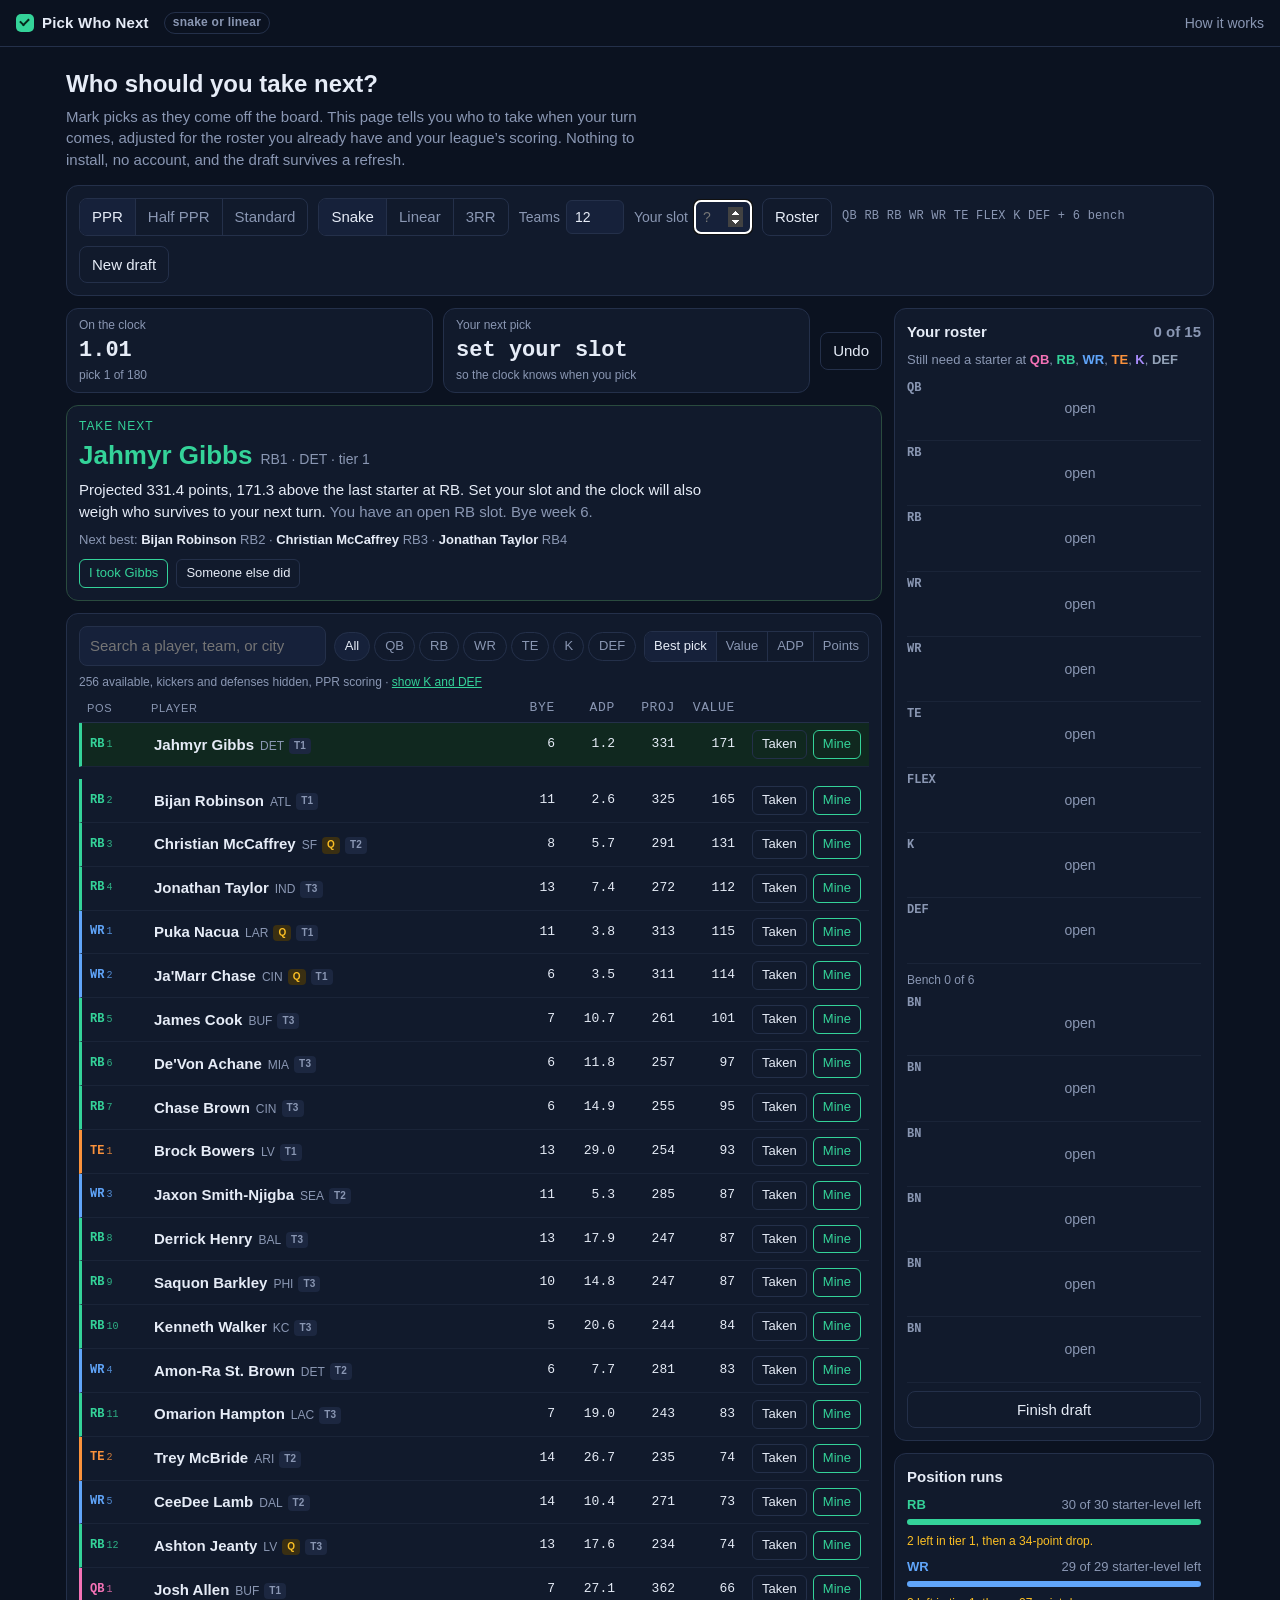
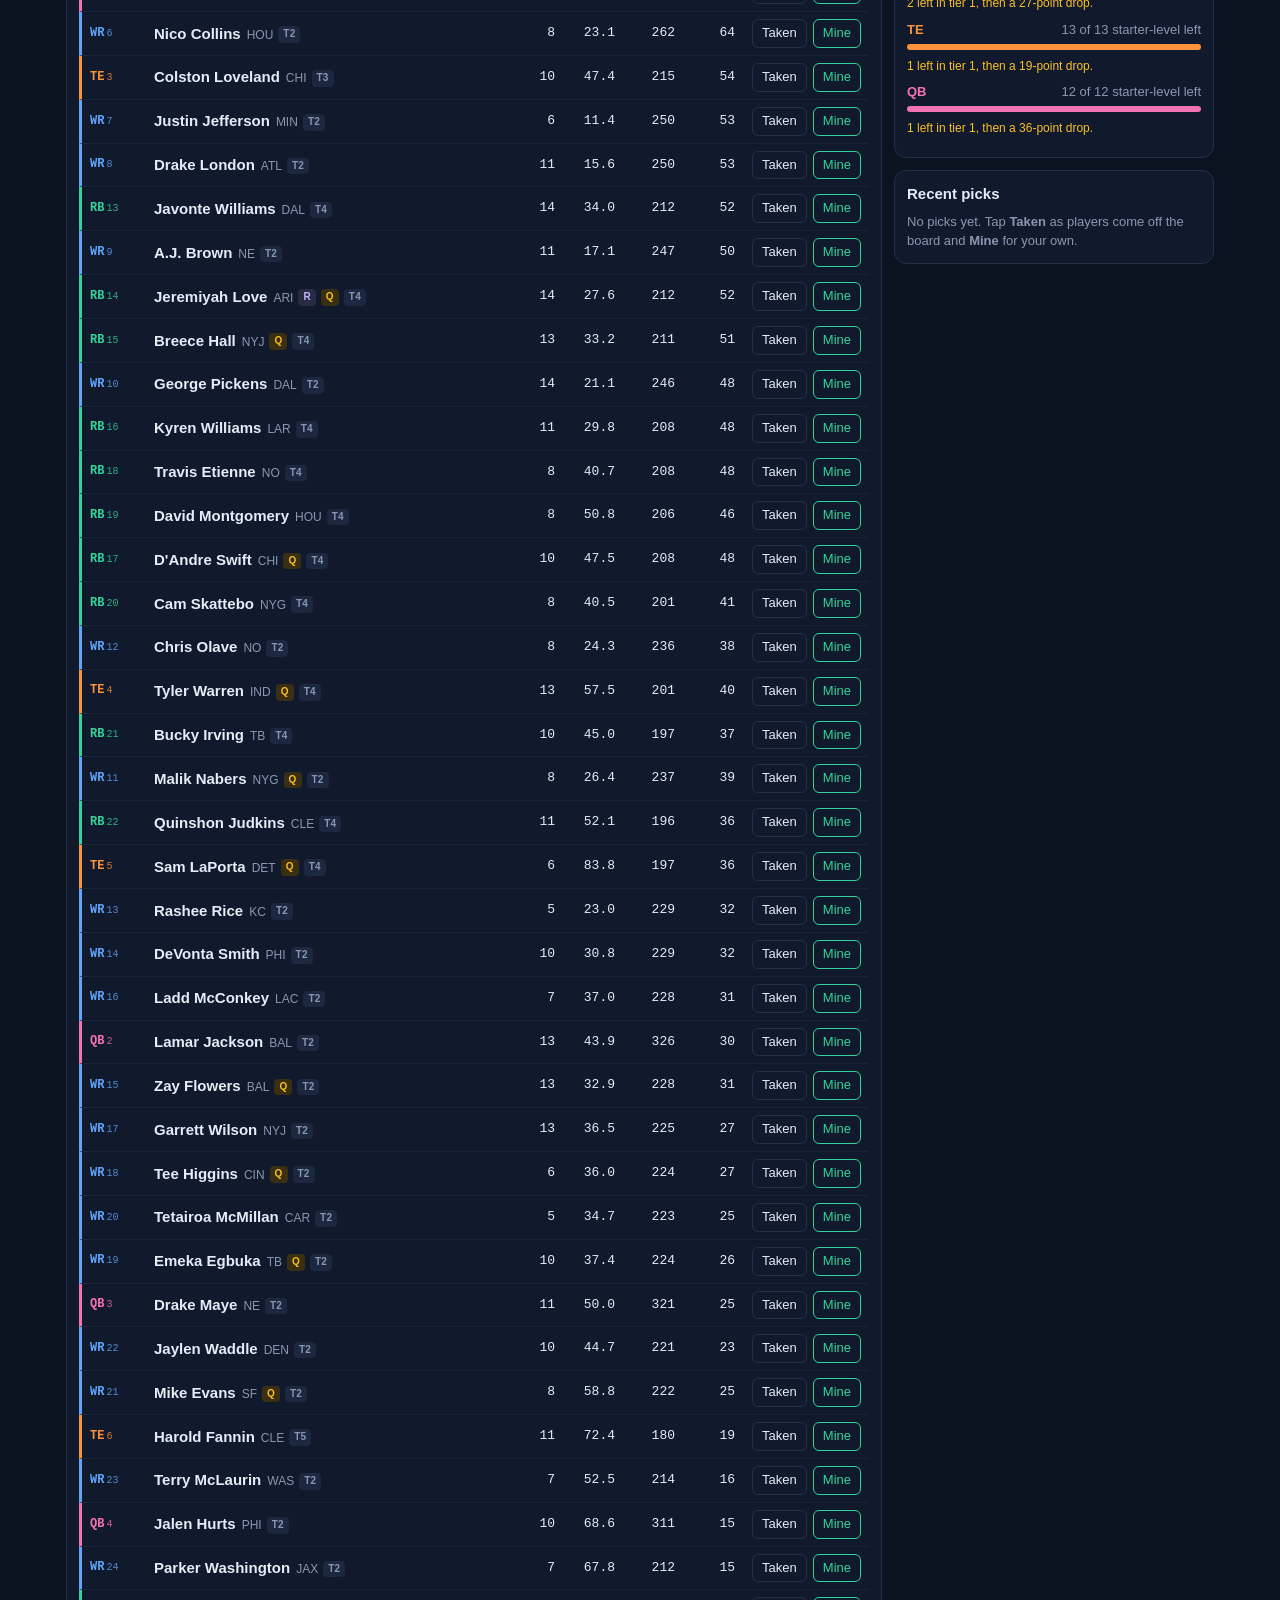
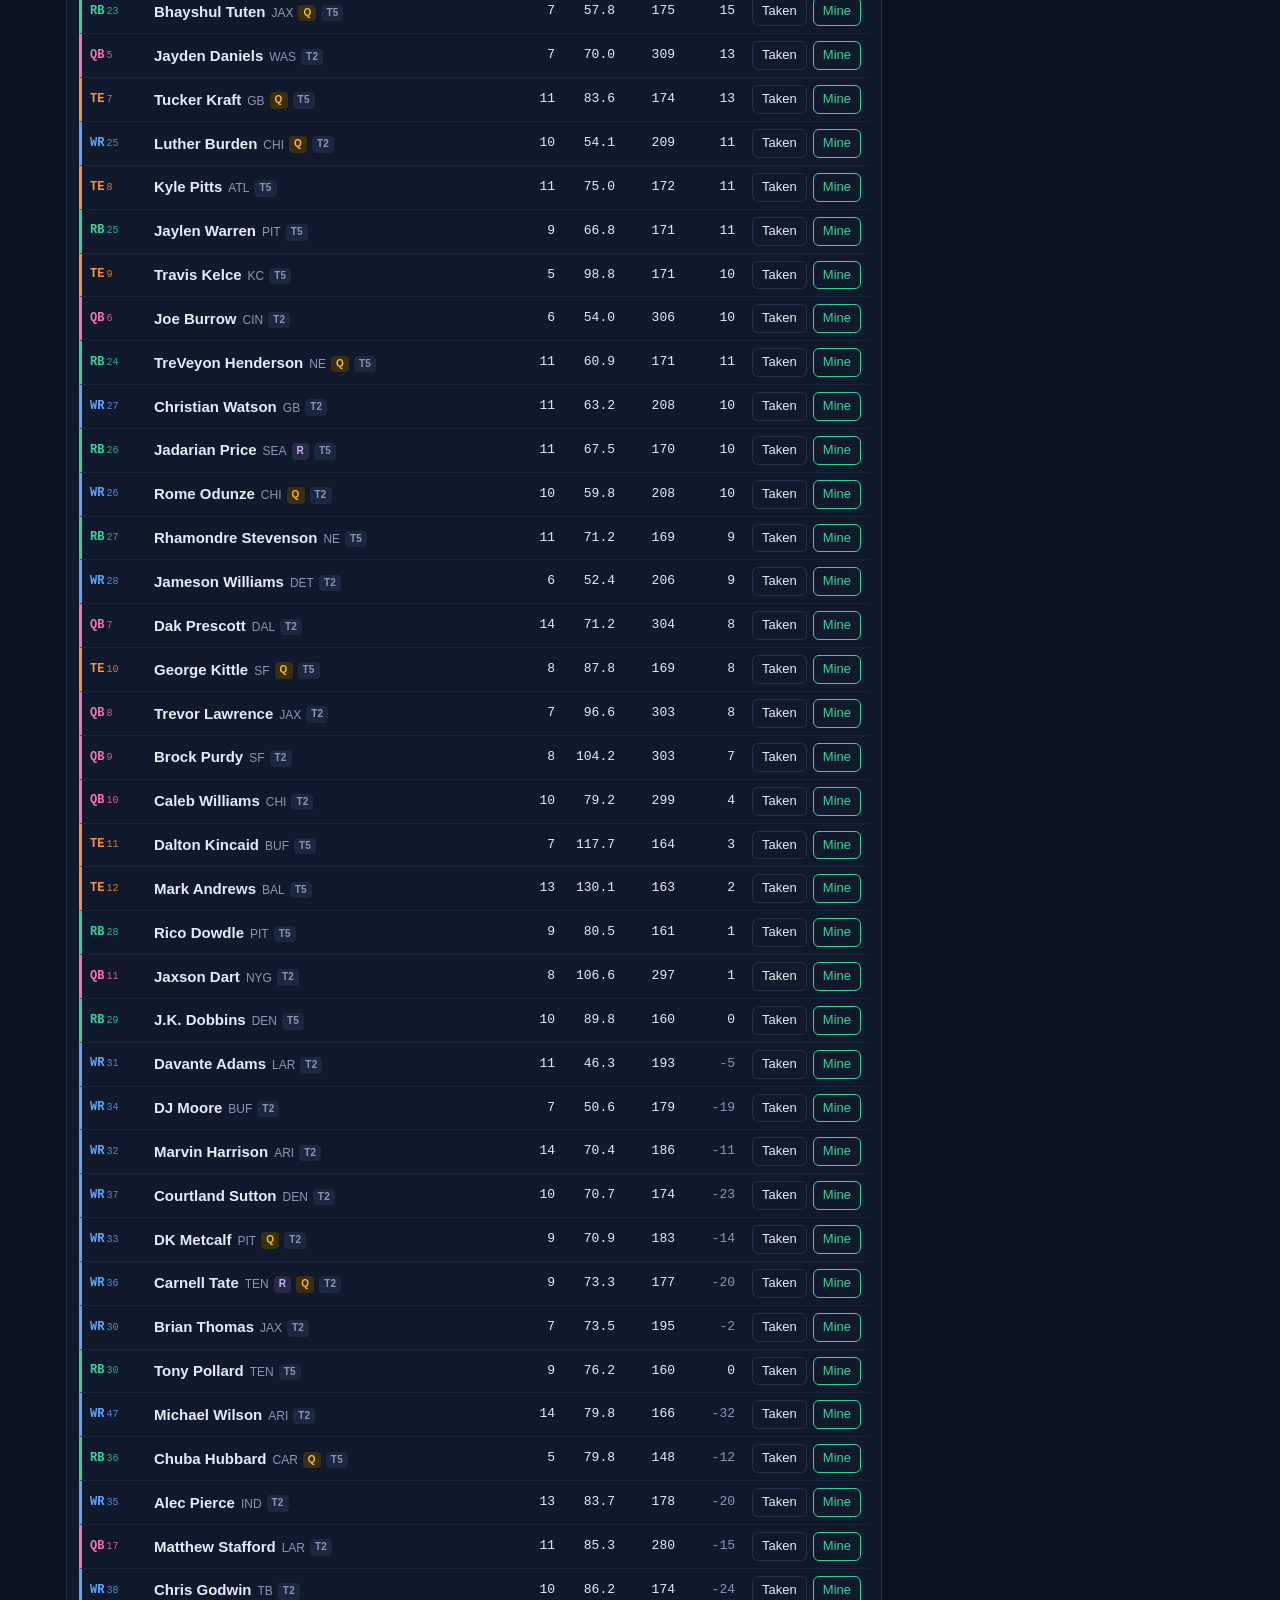
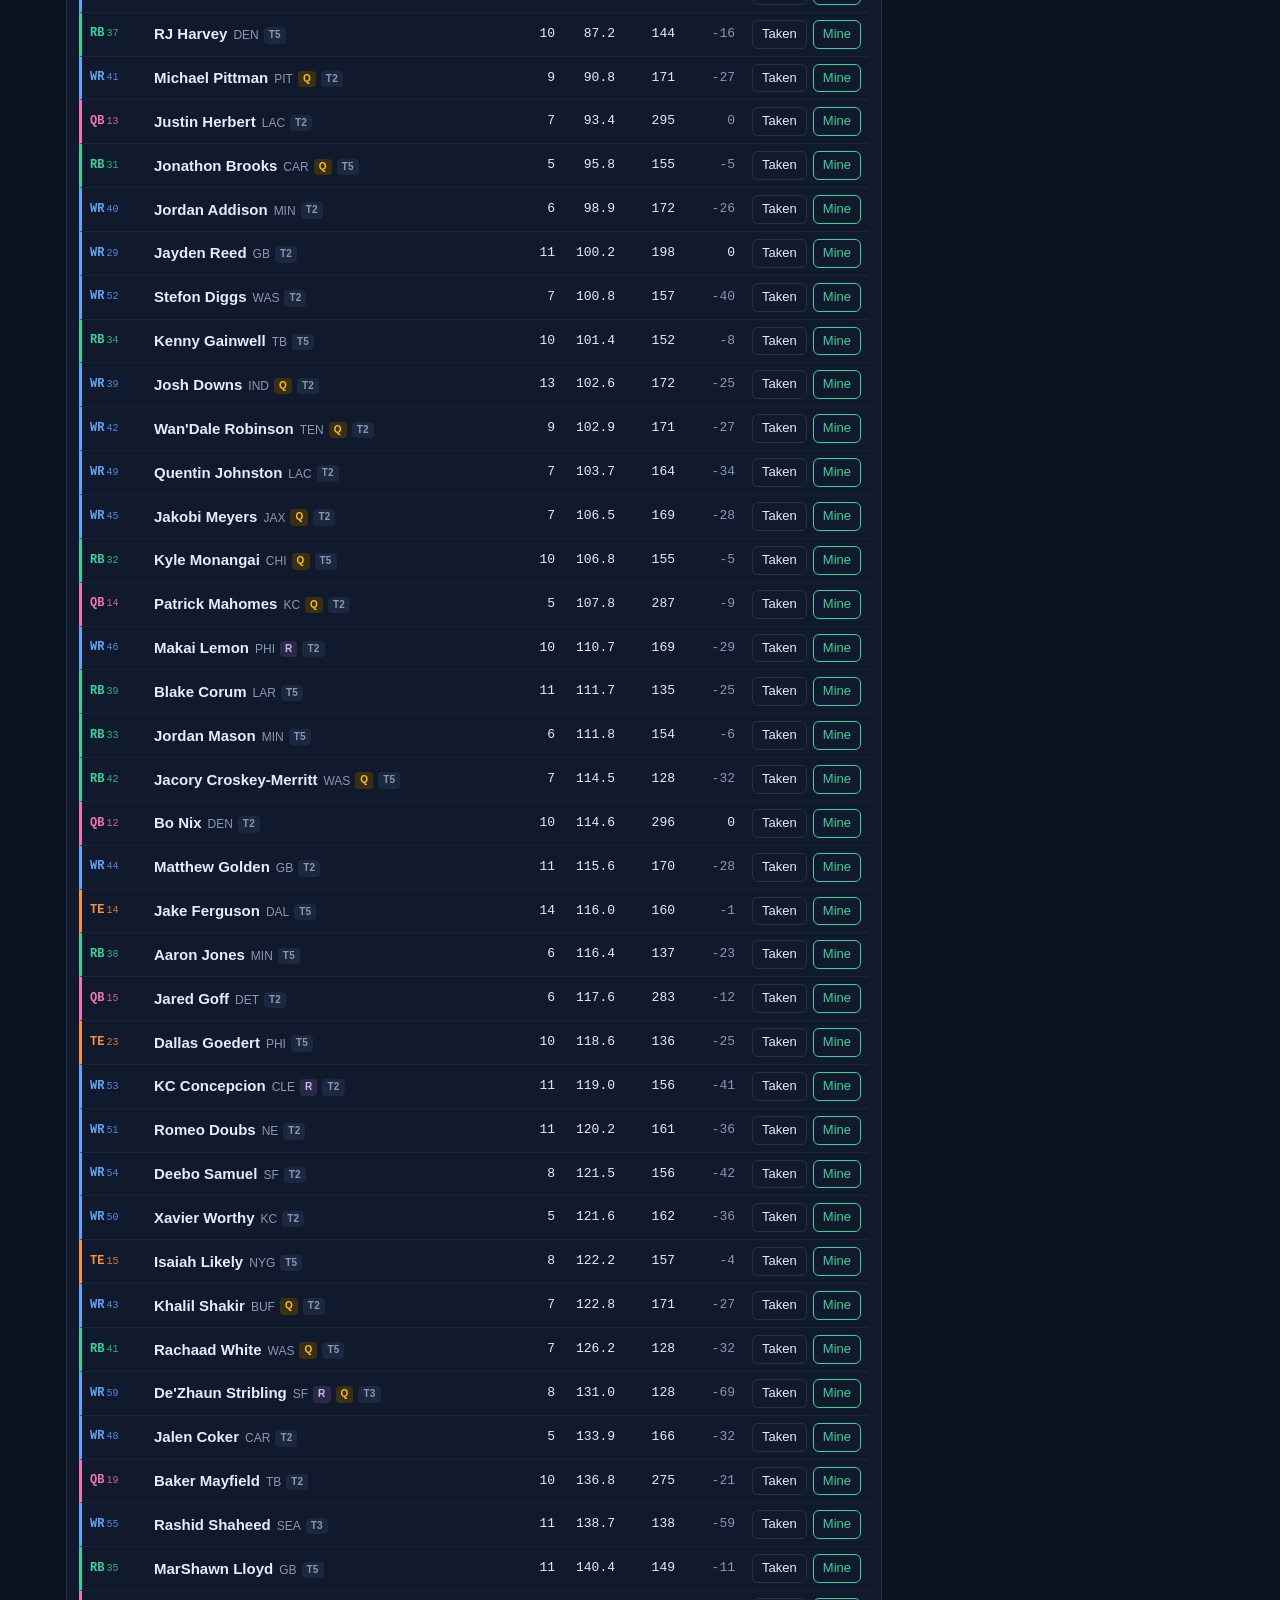
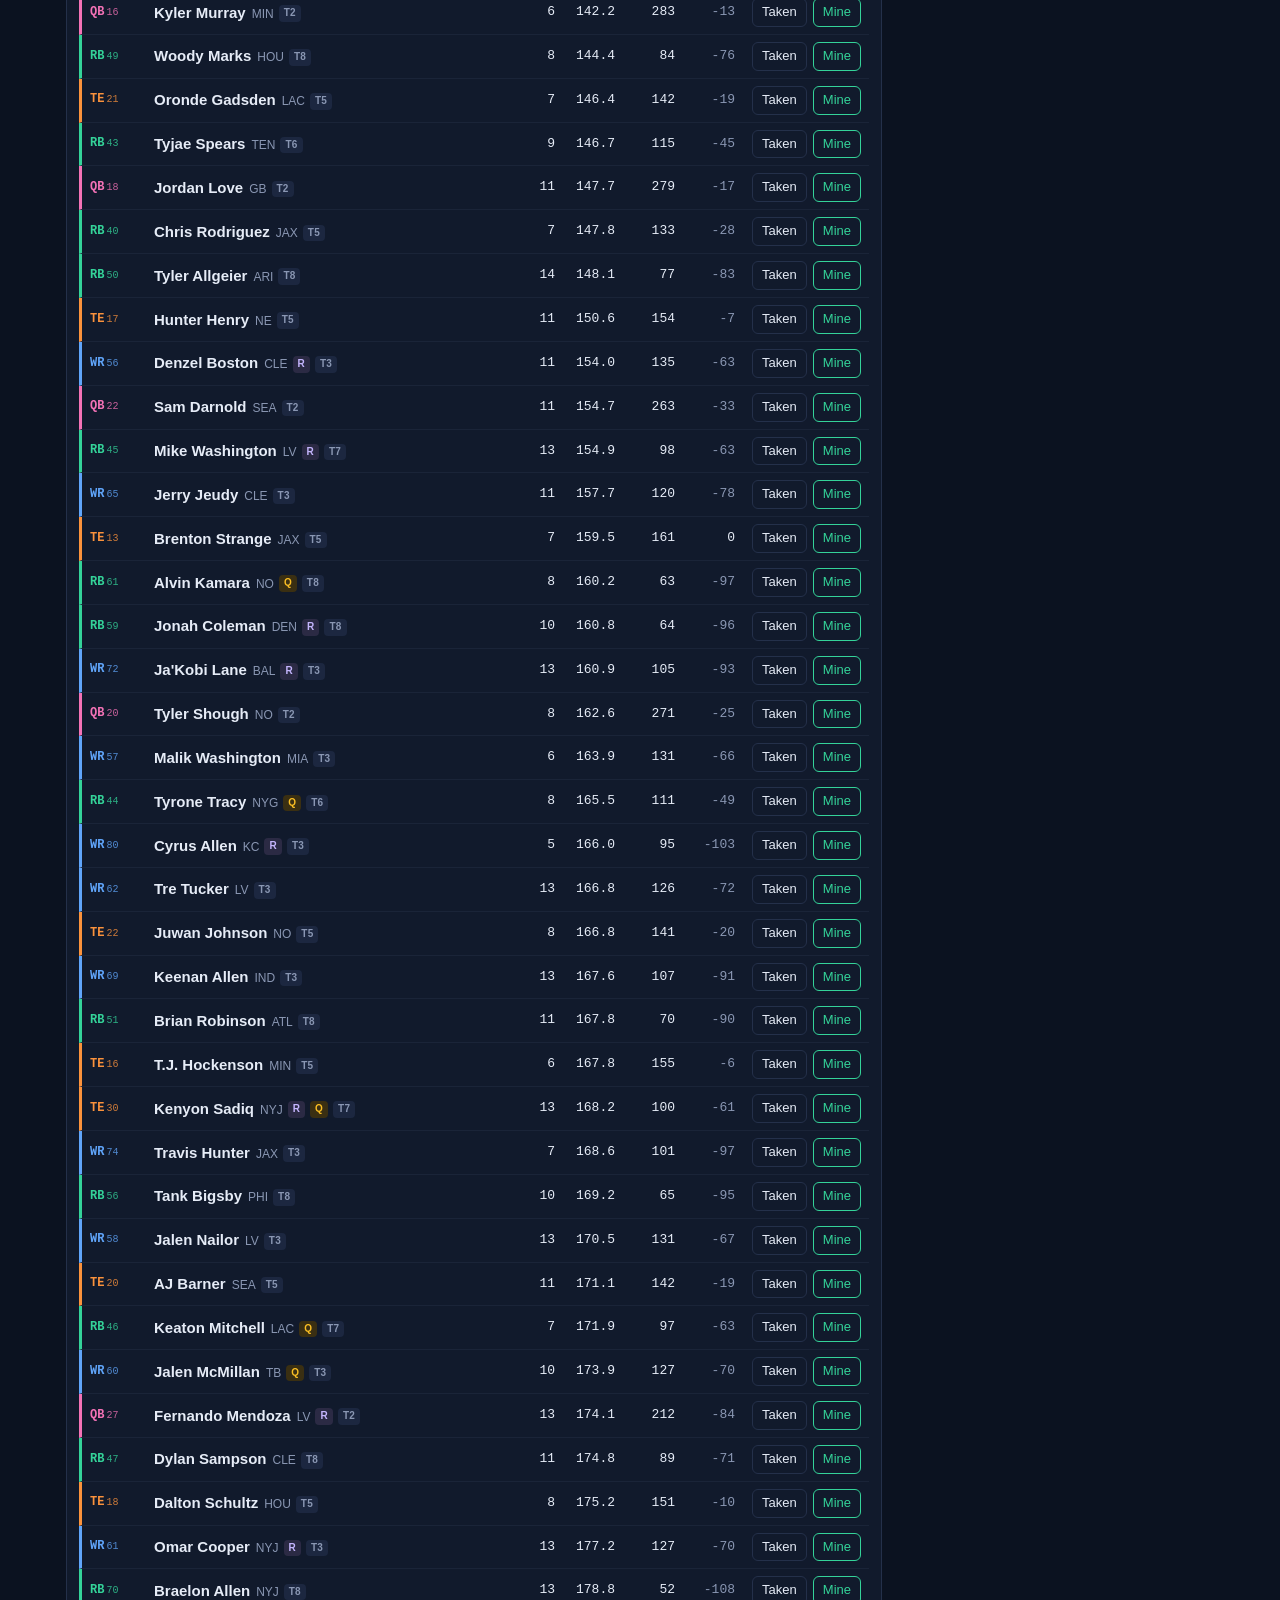
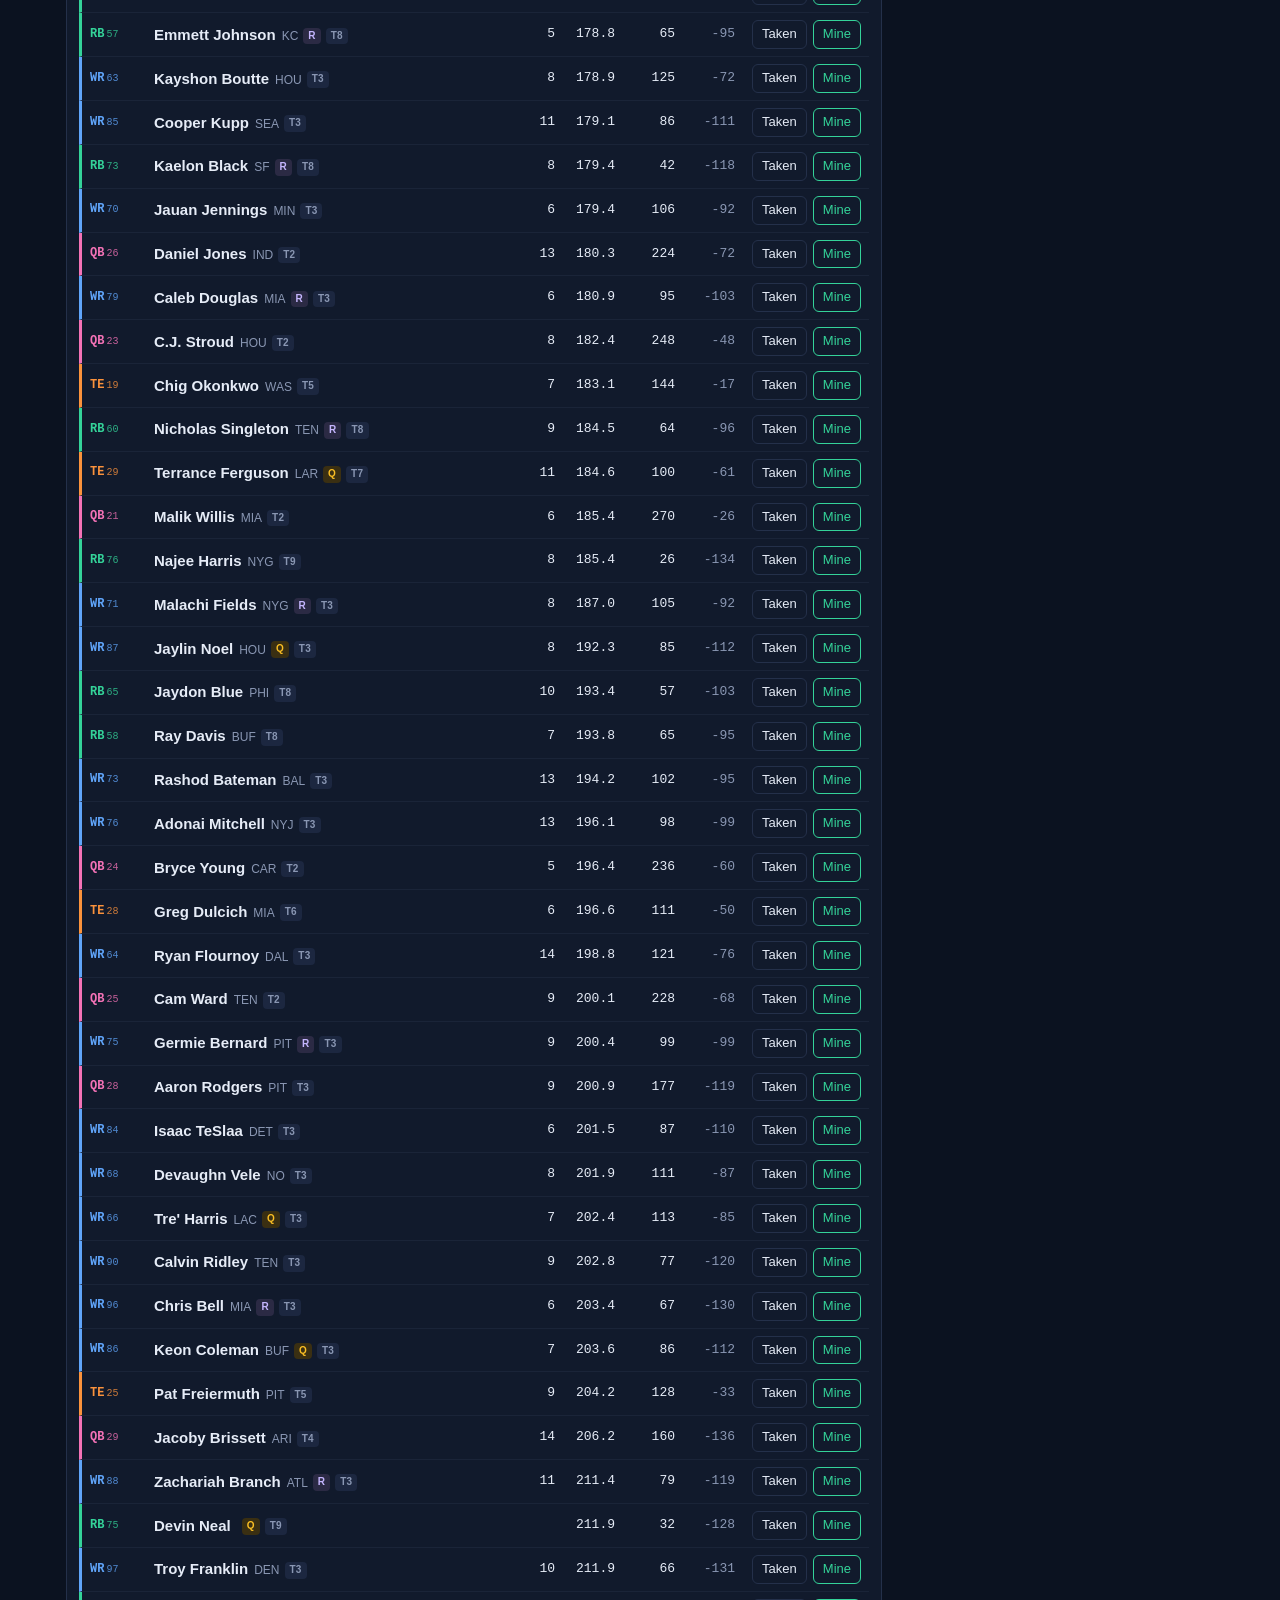
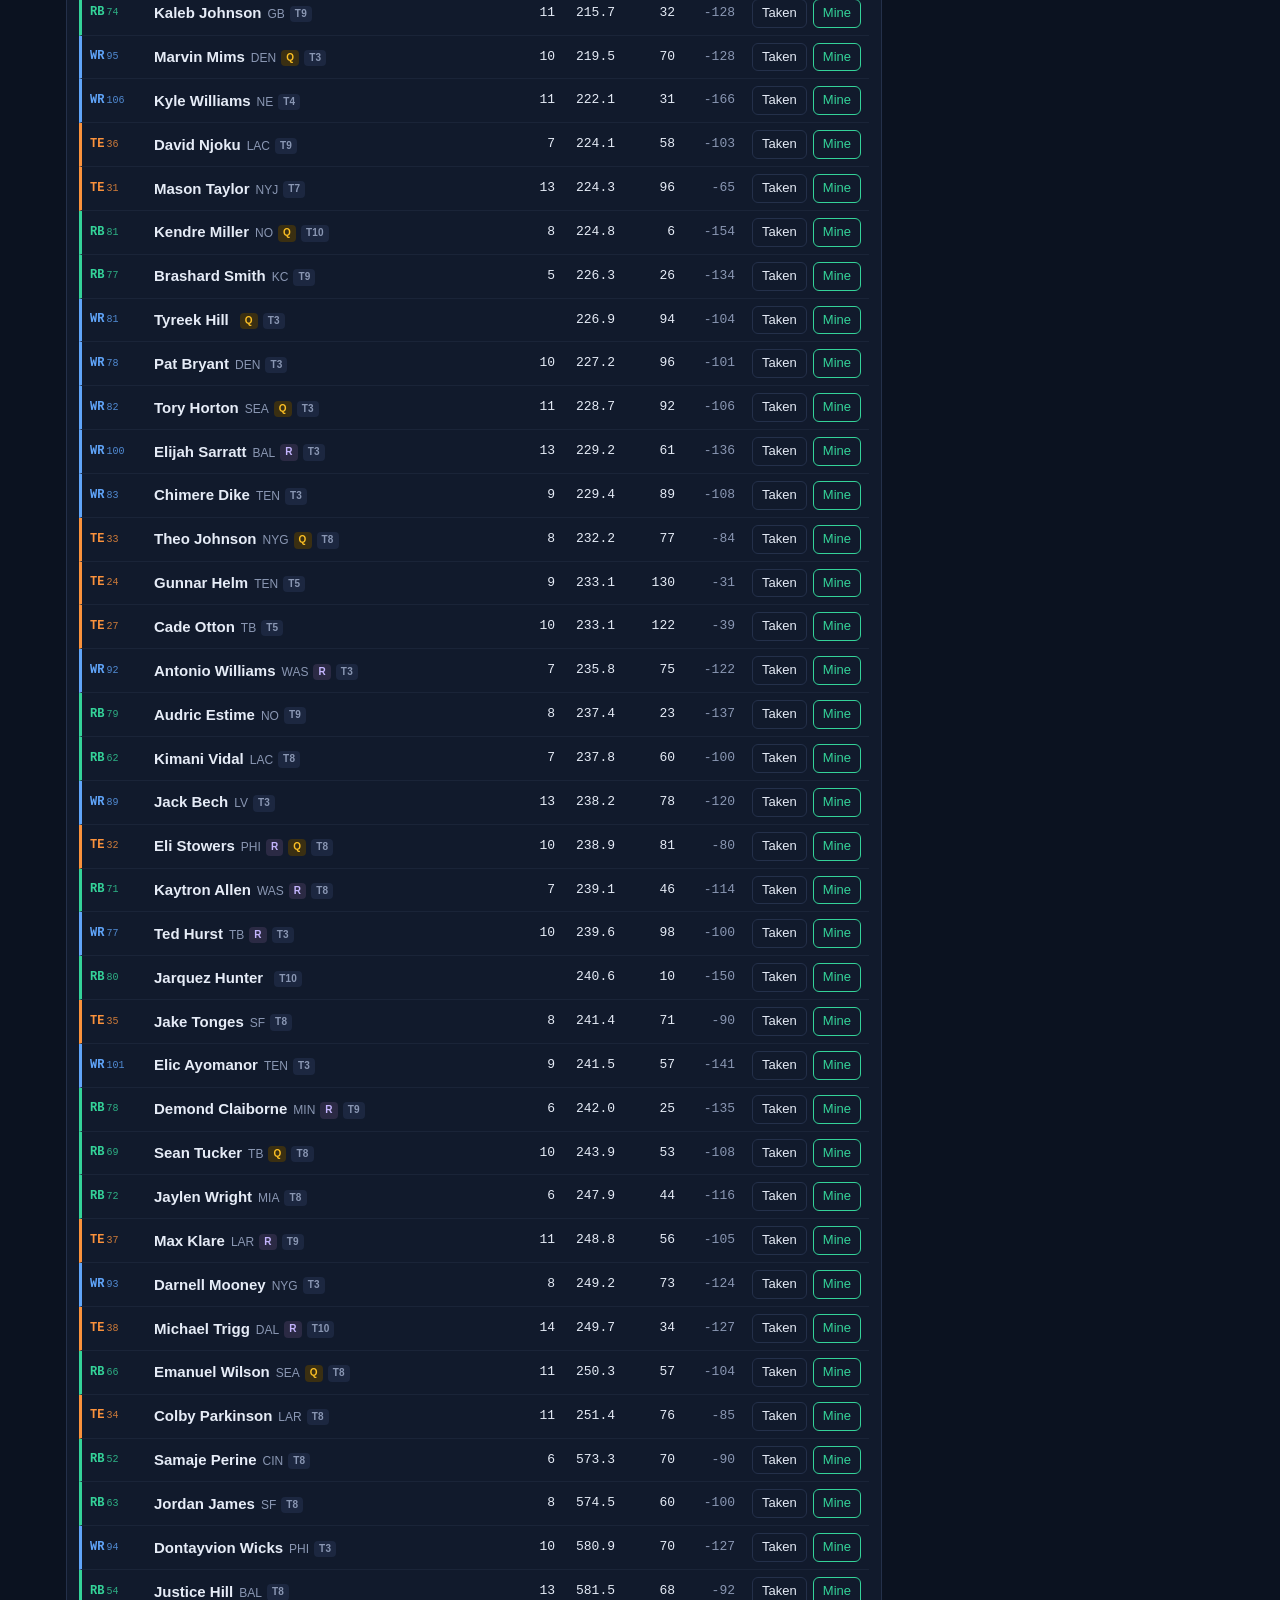
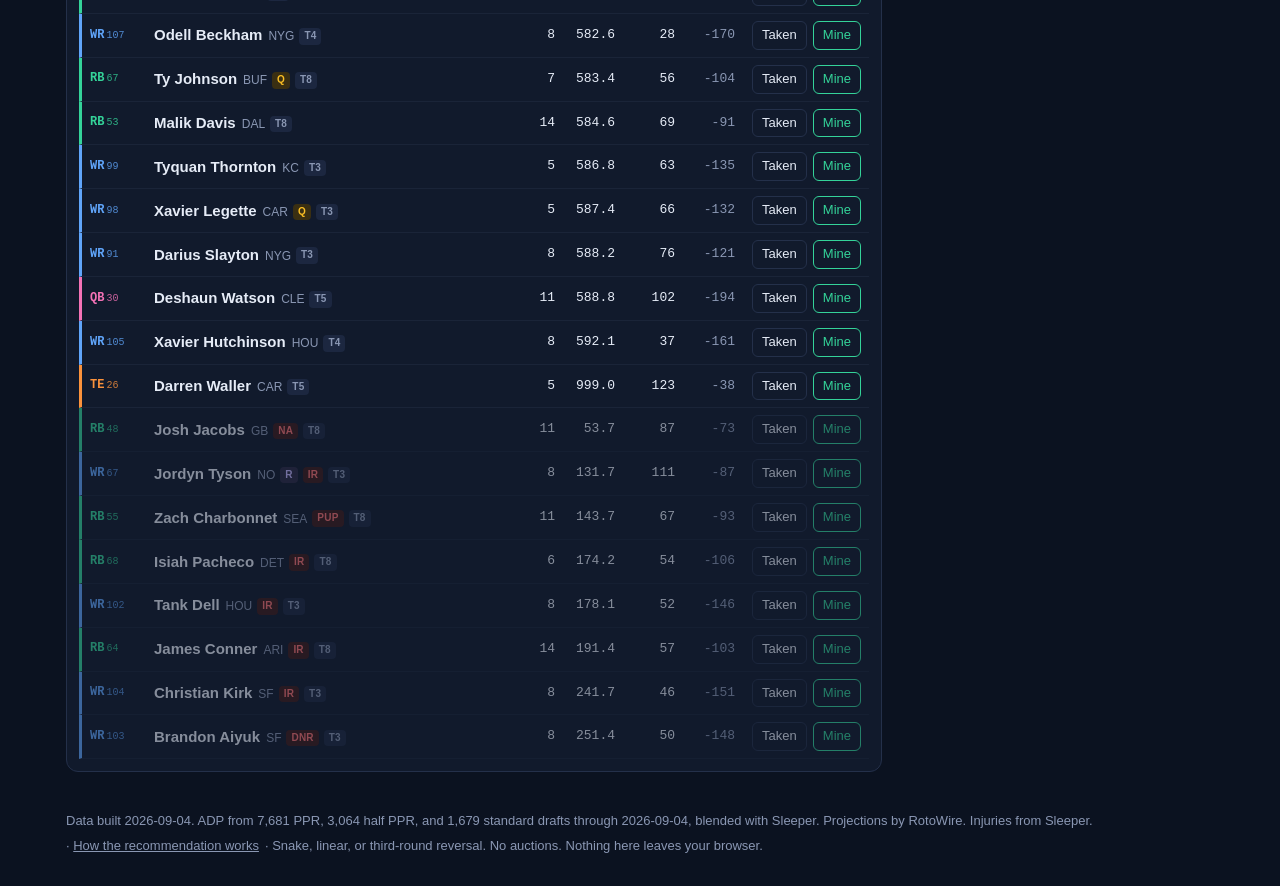
==== commit 6950b851: "Draft order (snake, linear, third-round reversal), superflex, and a visible roster line From the ori" ====
--- a/index.html
+++ b/index.html
@@ -3,24 +3,30 @@
 <head>
 <meta charset="utf-8">
 <meta name="viewport" content="width=device-width, initial-scale=1, viewport-fit=cover">
-<title>Pick Who Next: a second screen for your fantasy football snake draft</title>
-<meta name="description" content="Mark picks as they happen. It tells you who to take next, for your roster, in your scoring format. PPR, half PPR, or standard. No account, nothing to install.">
+<title>Pick Who Next: a second screen for your fantasy football draft</title>
+<meta name="description" content="Mark picks as they happen. It tells you who to take next, for your roster, in your scoring format. PPR, half PPR, or standard. Snake, linear, or third-round reversal. No account, nothing to install.">
 <meta property="og:title" content="Pick Who Next">
-<meta property="og:description" content="A second screen for your fantasy football snake draft. Mark picks as they happen and it tells you who to take next.">
+<meta property="og:description" content="A second screen for your fantasy football draft. Mark picks as they happen and it tells you who to take next.">
 <meta property="og:url" content="https://pickwhonext.com/">
 <meta property="og:type" content="website">
 <link rel="icon" href="data:image/svg+xml,%3Csvg xmlns='http://www.w3.org/2000/svg' viewBox='0 0 64 64'%3E%3Crect width='64' height='64' rx='12' fill='%230f1a2b'/%3E%3Cpath d='M14 34l12 12 24-26' fill='none' stroke='%2334d399' stroke-width='9' stroke-linecap='round' stroke-linejoin='round'/%3E%3C/svg%3E">
 <link rel="stylesheet" href="style.css">
 <script>
-  // Analytics. Leave GA_ID empty and nothing loads. See DEPLOY.md.
-  window.GA_ID = "";
-  if (window.GA_ID) {
+  // Google tags: Analytics (GA_ID) and Ads (AW_ID). Leave both empty and
+  // nothing loads. AW_LABEL is the Ads conversion label for a completed
+  // draft; empty means no conversion is reported. See DEPLOY.md.
+  window.GA_ID = "G-YSLQLHQ11B";
+  window.AW_ID = "AW-18428685436";
+  window.AW_LABEL = "gB8XCMbW1O0cEPzYvdNE";
+  if (window.GA_ID || window.AW_ID) {
     var s = document.createElement("script"); s.async = true;
-    s.src = "https://www.googletagmanager.com/gtag/js?id=" + window.GA_ID;
+    s.src = "https://www.googletagmanager.com/gtag/js?id=" + (window.AW_ID || window.GA_ID);
     document.head.appendChild(s);
     window.dataLayer = window.dataLayer || [];
     window.gtag = function(){ dataLayer.push(arguments); };
-    gtag("js", new Date()); gtag("config", window.GA_ID, { anonymize_ip: true });
+    gtag("js", new Date());
+    if (window.GA_ID) gtag("config", window.GA_ID);
+    if (window.AW_ID) gtag("config", window.AW_ID);
   }
 </script>
 </head>
@@ -29,7 +35,7 @@
 <header class="top">
   <div class="brand">
     <a href="/" class="logo"><span class="mark"></span>Pick Who Next</a>
-    <span class="tag">snake drafts</span>
+    <span class="tag">snake or linear</span>
   </div>
   <nav class="topnav">
     <a href="how.html">How it works</a>
@@ -49,9 +55,15 @@
         <button data-fmt="half">Half PPR</button>
         <button data-fmt="std">Standard</button>
       </div>
+      <div class="seg" id="orderSeg" role="group" aria-label="Draft order">
+        <button data-order="snake">Snake</button>
+        <button data-order="linear">Linear</button>
+        <button data-order="3rr" title="Third-round reversal: rounds two and three both run backward, then it alternates">3RR</button>
+      </div>
       <label class="num">Teams <input id="teams" type="number" min="4" max="16" inputmode="numeric"></label>
       <label class="num">Your slot <input id="slot" type="number" min="1" max="16" placeholder="?" inputmode="numeric"></label>
       <button class="btn ghost" id="rosterBtn" aria-expanded="false" aria-controls="rosterCfg">Roster</button>
+      <span class="rsum" id="rosterSummary" title="Click to change the roster shape"></span>
       <button class="btn ghost danger" id="resetBtn">New draft</button>
     </div>
     <div class="rostercfg" id="rosterCfg" hidden>
@@ -61,6 +73,7 @@
       <label>WR <input data-slot="WR" type="number" min="0" max="4"></label>
       <label>TE <input data-slot="TE" type="number" min="0" max="3"></label>
       <label>FLEX <input data-slot="FLEX" type="number" min="0" max="3"></label>
+      <label title="Superflex: QB, RB, WR, or TE">SFLEX <input data-slot="SFLEX" type="number" min="0" max="2"></label>
       <label>K <input data-slot="K" type="number" min="0" max="1"></label>
       <label>DEF <input data-slot="DEF" type="number" min="0" max="1"></label>
       <span class="cfgl">Bench</span>
@@ -141,7 +154,7 @@
 <footer class="foot">
   <span id="footData">Data loading&hellip;</span>
   <span>&middot; <a href="how.html">How the recommendation works</a></span>
-  <span>&middot; Snake drafts only. Nothing here leaves your browser.</span>
+  <span>&middot; Snake, linear, or third-round reversal. No auctions. Nothing here leaves your browser.</span>
 </footer>
 <script src="app.js"></script>
 </body>
--- a/style.css
+++ b/style.css
@@ -46,6 +46,8 @@
 .btn.ghost { background: transparent; color: var(--text); border: 1px solid var(--line); font-weight: 500; }
 .btn.ghost.danger:hover { border-color: var(--bad); color: var(--bad); }
 .btn.wide { width: 100%; margin-top: 8px; }
+.rsum { font-family: var(--mono); font-size: 12px; color: var(--muted); cursor: pointer; letter-spacing: .02em; }
+.rsum:hover { color: var(--text); }
 .rostercfg { display: flex; flex-wrap: wrap; gap: 8px 12px; align-items: center; margin-top: 10px; padding-top: 10px; border-top: 1px solid var(--line); font-size: 14px; color: var(--muted); }
 .rostercfg label { display: inline-flex; align-items: center; gap: 5px; }
 .rostercfg input { width: 46px; background: var(--panel2); border: 1px solid var(--line); border-radius: 6px; padding: 4px 6px; color: var(--text); }
@@ -106,9 +108,15 @@
 .empty { color: var(--muted); padding: 18px 8px; text-align: center; }
 
 @media (max-width: 640px) {
-  .hdr, .prow { grid-template-columns: 44px minmax(0, 1fr) 46px 46px 104px; }
-  .h-bye, .bye, .h-proj, .proj { display: none; }
-  .mini { padding: 4px 7px; font-size: 12px; }
+  .hdr, .prow { grid-template-columns: 40px minmax(0, 1fr) 44px 92px; gap: 6px; }
+  .h-bye, .bye, .h-proj, .proj, .h-val, .val { display: none; }
+  .prow { padding: 6px; }
+  .name { white-space: normal; font-size: 14px; line-height: 1.25; }
+  .name .sub { display: block; margin-top: 1px; }
+  .name .tm { margin-left: 0; }
+  .name .tag:first-of-type { margin-left: 6px; }
+  .mini { padding: 4px 6px; font-size: 12px; }
+  .acts { gap: 4px; }
   .intro h1 { font-size: 20px; }
 }
 
